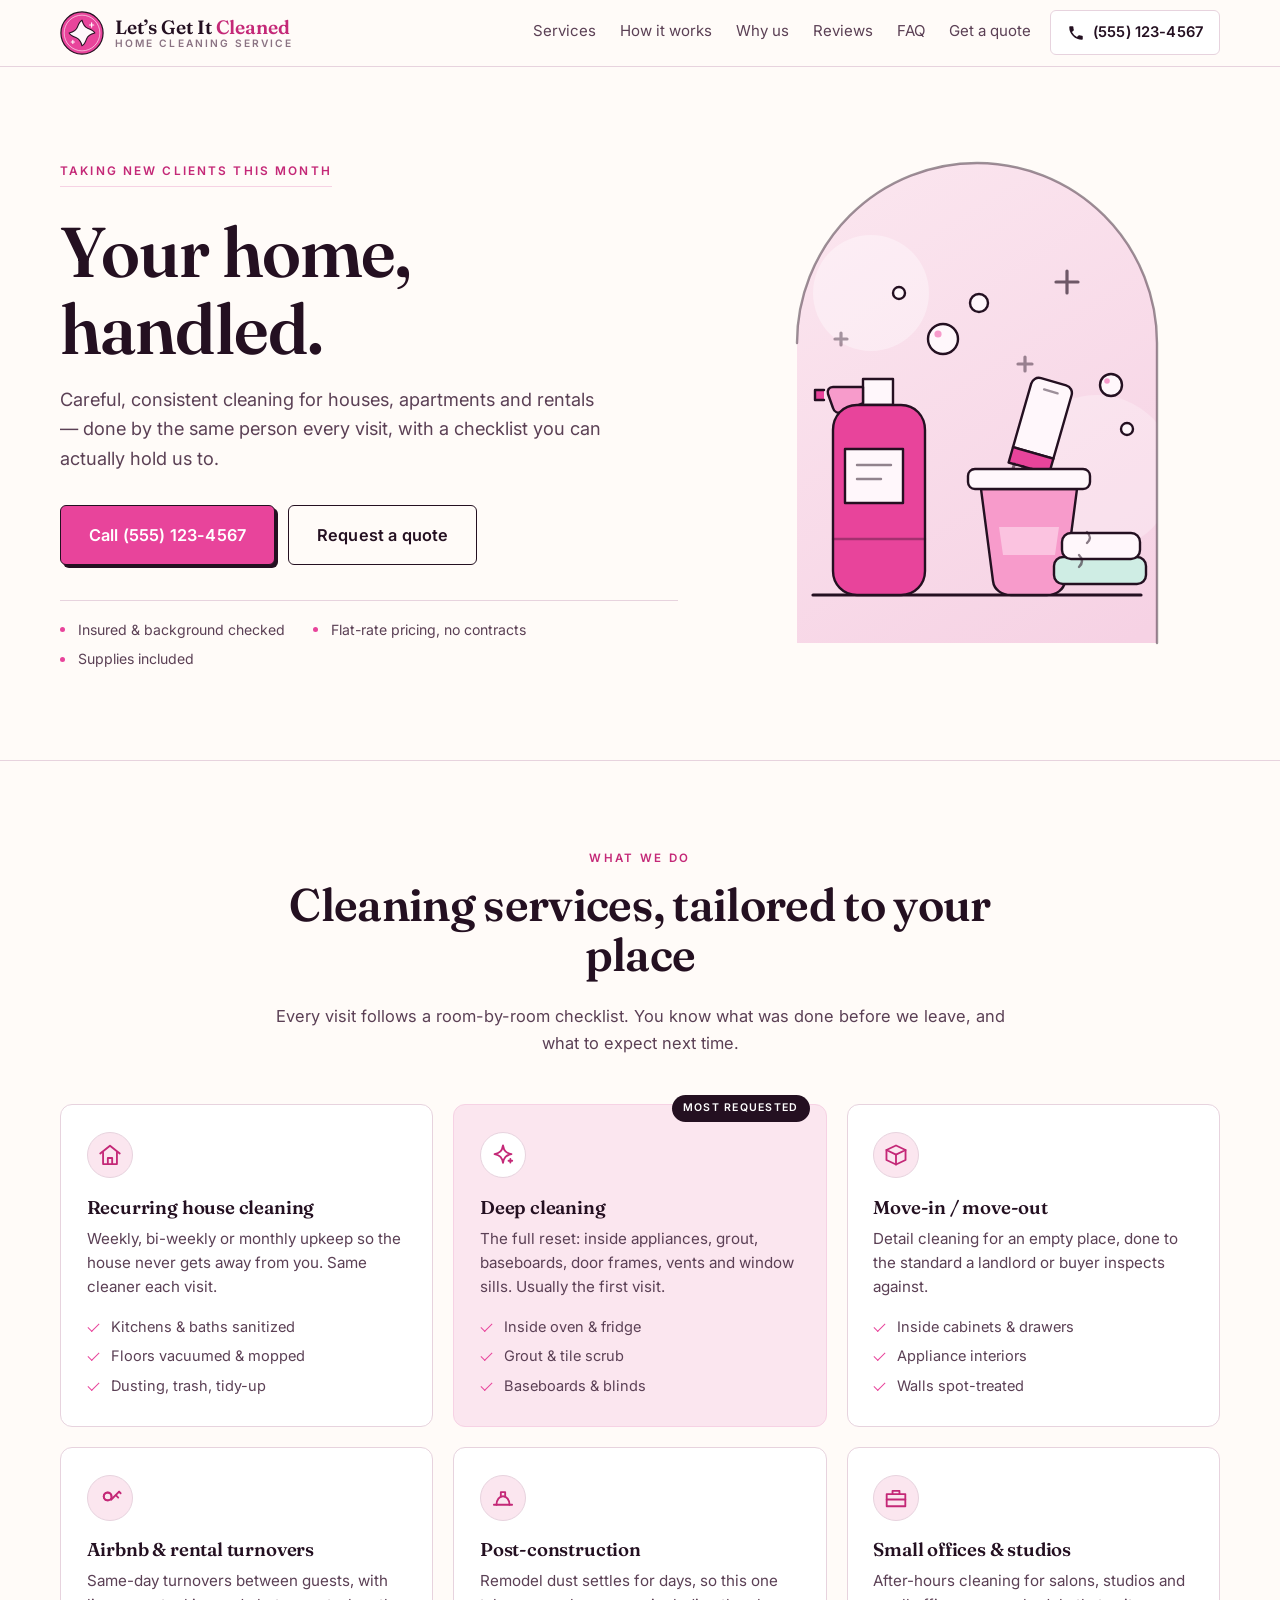
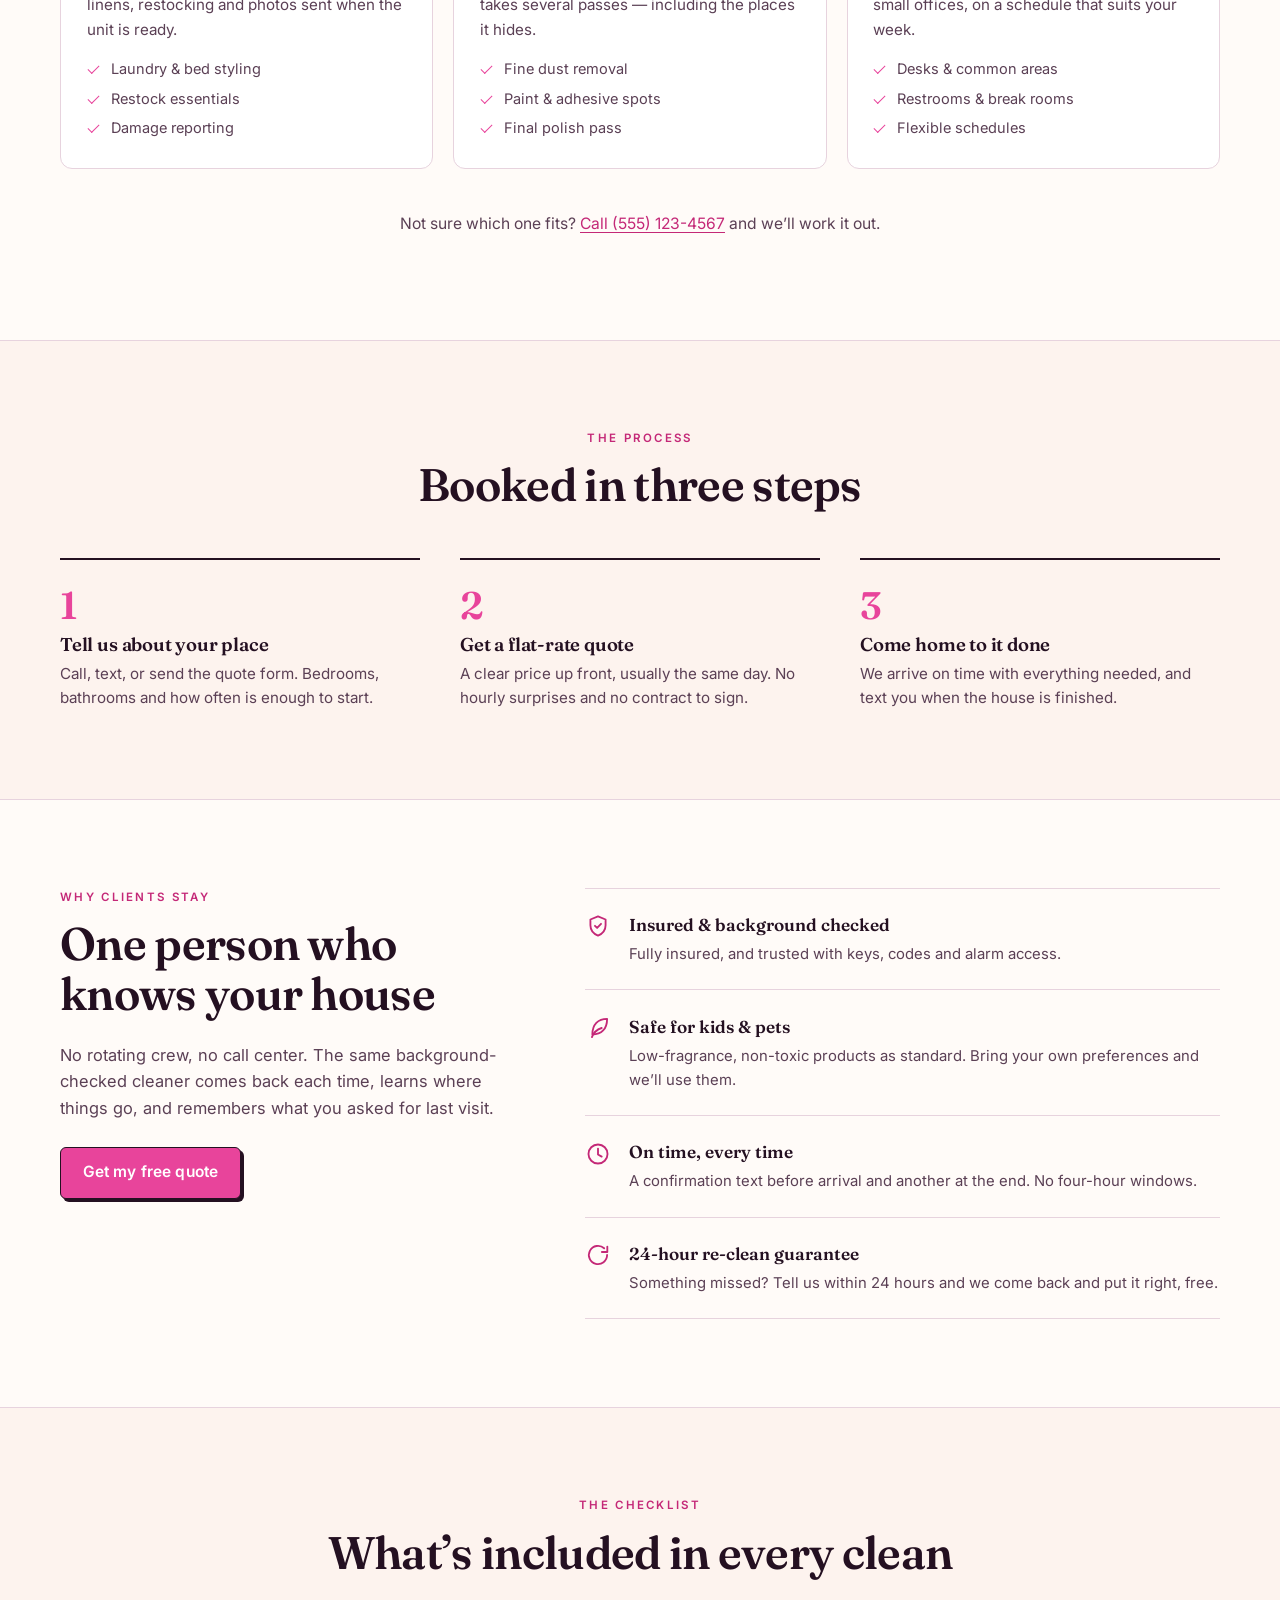
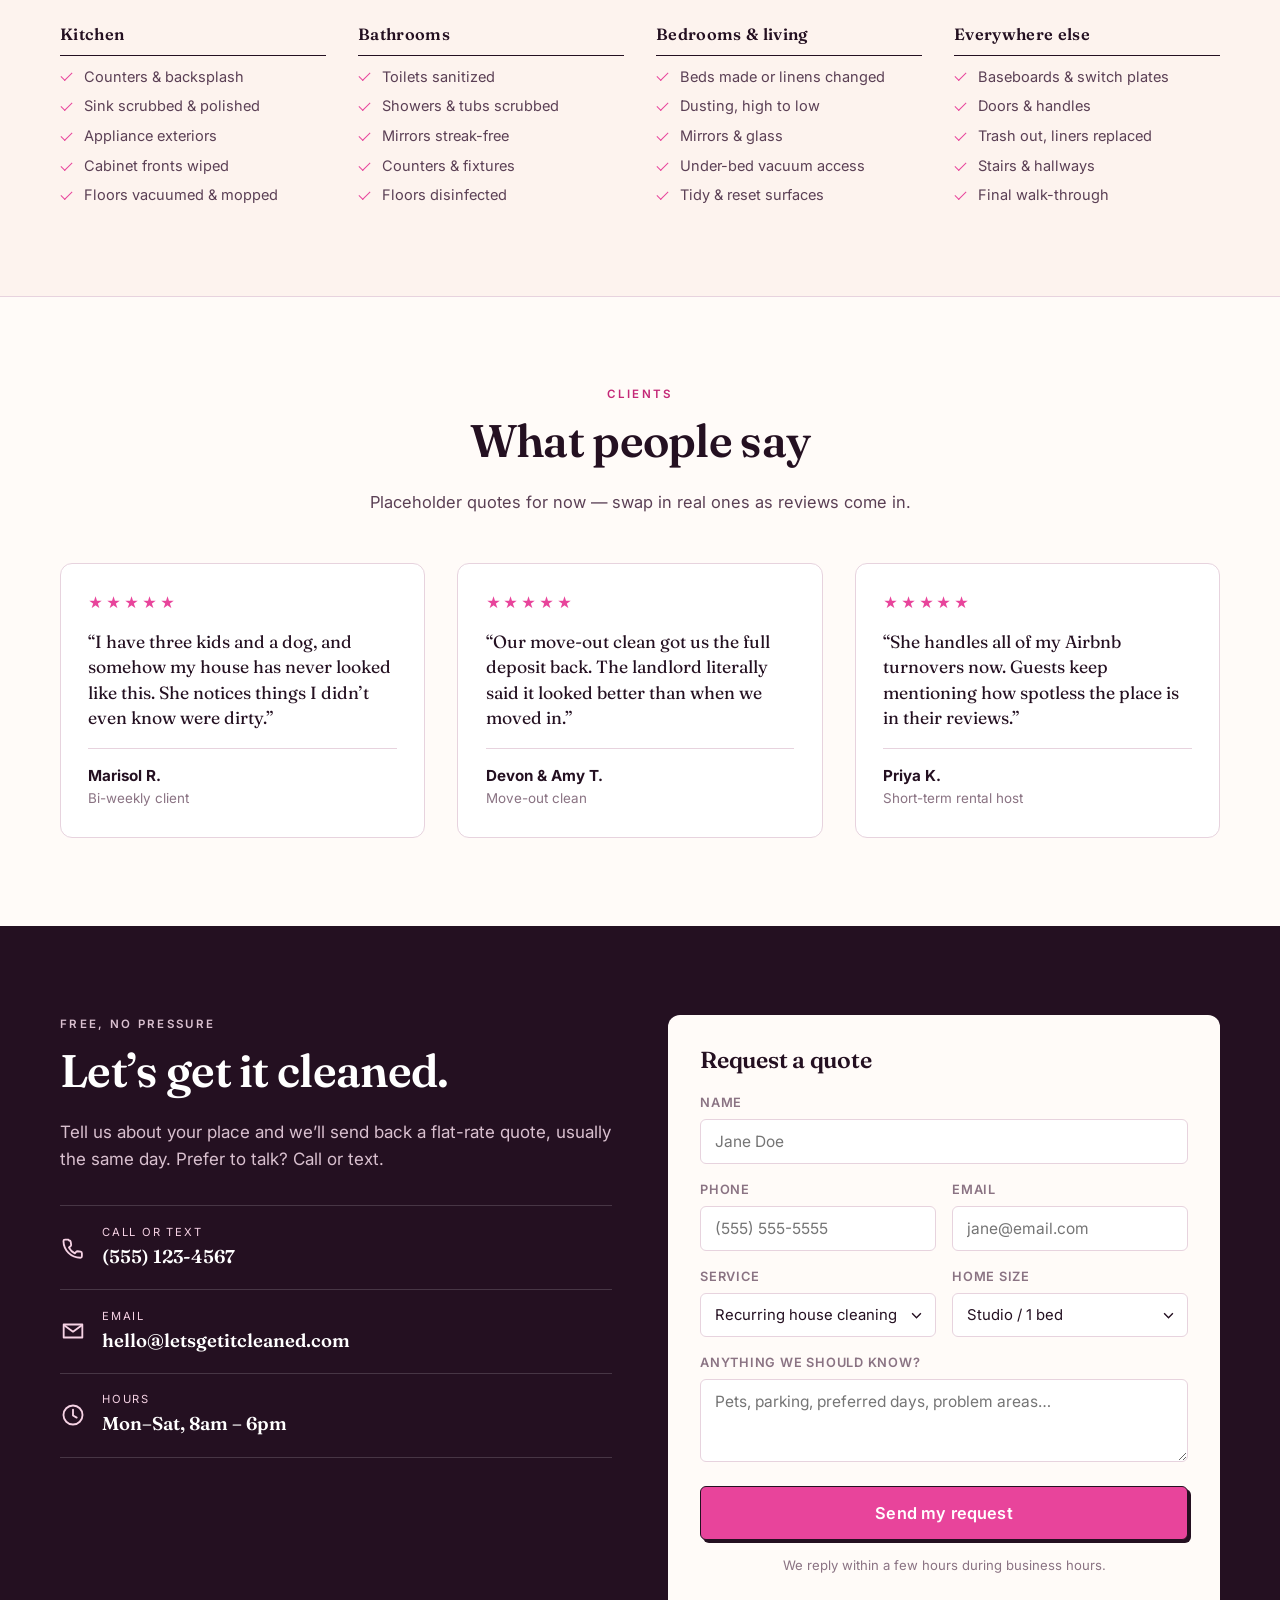
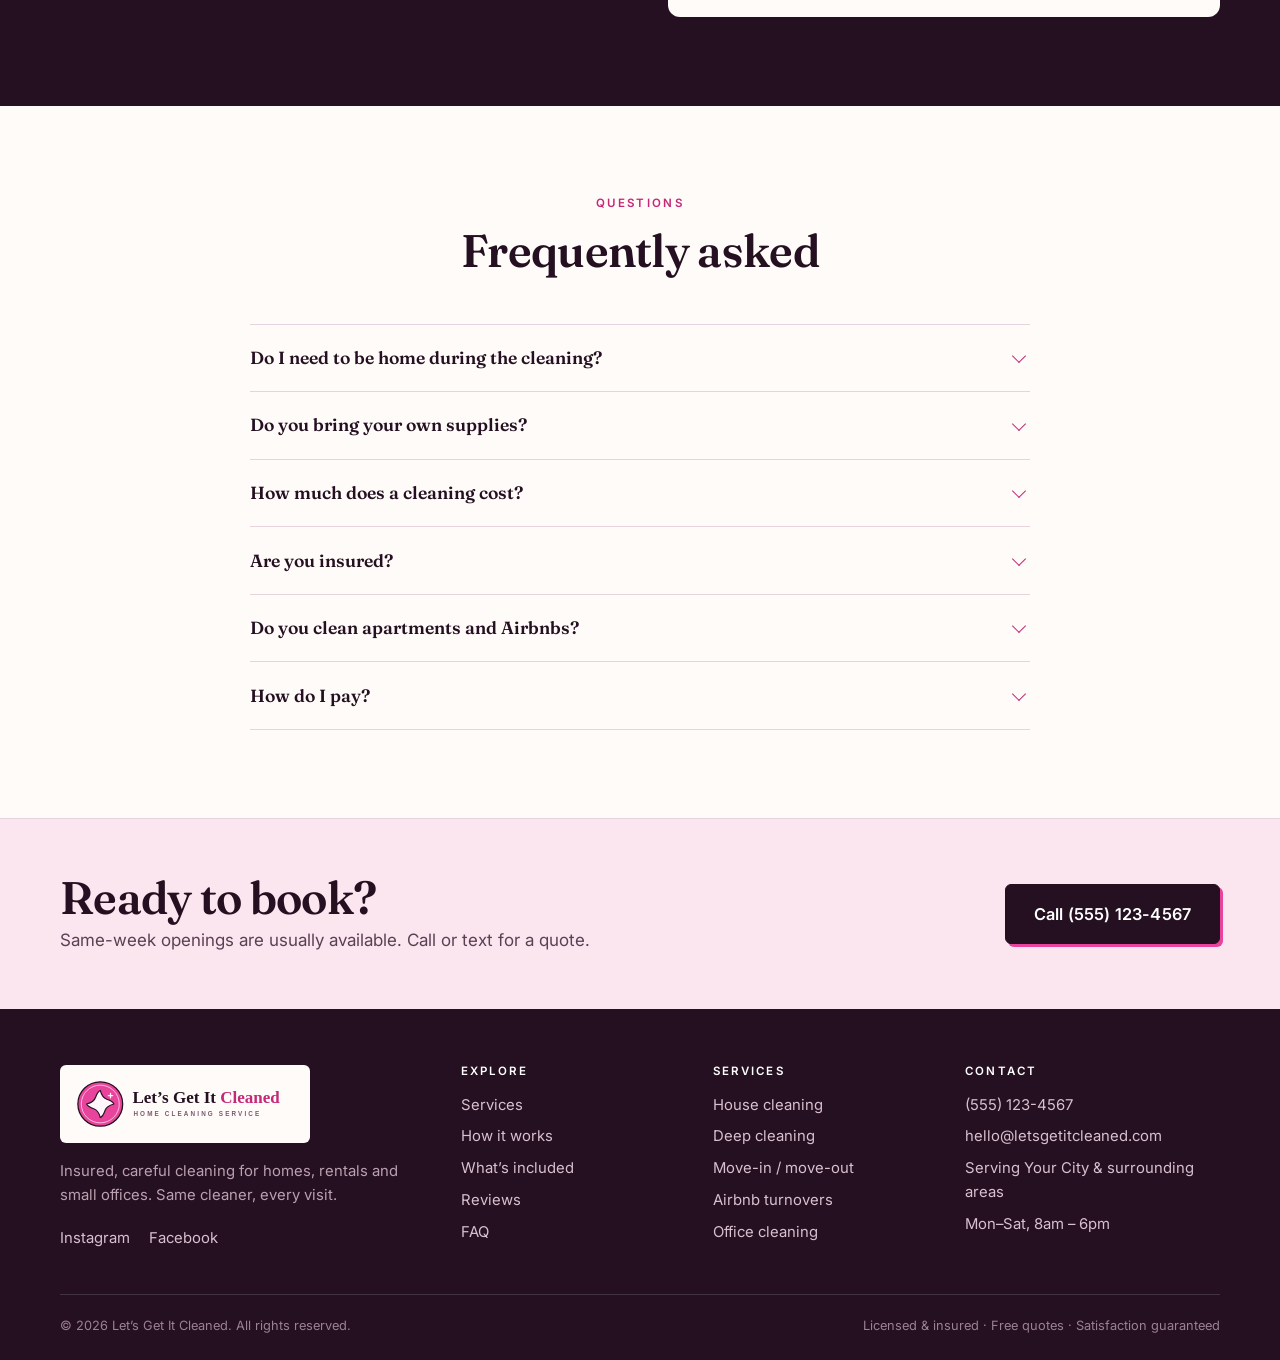
==== index.html @ f38998ed "Add Let's Get It Cleaned marketing site Static, no-build landing page for a residential cleaning bus" ====
<!DOCTYPE html>
<html lang="en">
<head>
<meta charset="utf-8">
<meta name="viewport" content="width=device-width, initial-scale=1">
<meta name="theme-color" content="#F0349A">

<!-- ============================================================
     TODO before launch — replace every placeholder marked NEEDS-INFO:
       • Phone:   (555) 123-4567  /  tel:+15551234567
       • Email:   hello@letsgetitcleaned.com
       • Domain:  https://letsgetitcleaned.com
       • City/service area + social links (see footer + JSON-LD)
     ============================================================ -->

<title>Let’s Get It Cleaned | House Cleaning &amp; Deep Cleaning Services</title>
<meta name="description" content="Let’s Get It Cleaned is a local house cleaning service: recurring cleans, deep cleans, move-in/move-out and short-term rental turnovers. Call (555) 123-4567 for a free quote.">
<meta name="keywords" content="house cleaning, maid service, deep cleaning, move out cleaning, Airbnb turnover cleaning, office cleaning, residential cleaning service">
<meta name="author" content="Let’s Get It Cleaned">
<meta name="robots" content="index, follow, max-image-preview:large">
<link rel="canonical" href="https://letsgetitcleaned.com/">

<!-- Open Graph / social -->
<meta property="og:type" content="website">
<meta property="og:site_name" content="Let’s Get It Cleaned">
<meta property="og:title" content="Let’s Get It Cleaned | House Cleaning &amp; Deep Cleaning Services">
<meta property="og:description" content="Recurring cleans, deep cleans, move-in/move-out and rental turnovers. Flat-rate quotes — call (555) 123-4567.">
<meta property="og:url" content="https://letsgetitcleaned.com/">
<meta property="og:image" content="https://letsgetitcleaned.com/assets/og-image.png">
<meta property="og:image:width" content="1200">
<meta property="og:image:height" content="630">
<meta property="og:image:alt" content="Let’s Get It Cleaned — house cleaning service">
<meta property="og:locale" content="en_US">
<meta name="twitter:card" content="summary_large_image">
<meta name="twitter:title" content="Let’s Get It Cleaned | House Cleaning &amp; Deep Cleaning Services">
<meta name="twitter:description" content="Recurring cleans, deep cleans and move-outs. Free quotes at (555) 123-4567.">
<meta name="twitter:image" content="https://letsgetitcleaned.com/assets/og-image.png">

<link rel="icon" href="assets/favicon.svg" type="image/svg+xml">
<link rel="apple-touch-icon" href="assets/apple-touch-icon.png">
<link rel="manifest" href="site.webmanifest">

<link rel="preconnect" href="https://fonts.googleapis.com">
<link rel="preconnect" href="https://fonts.gstatic.com" crossorigin>
<link rel="stylesheet" href="https://fonts.googleapis.com/css2?family=Fraunces:opsz,wght@9..144,500;9..144,600;9..144,700&family=Inter:wght@400;500;600;700&display=swap">
<link rel="stylesheet" href="css/styles.css">

<!-- Structured data: local business -->
<script type="application/ld+json">
{
  "@context": "https://schema.org",
  "@type": "HouseCleaningService",
  "@id": "https://letsgetitcleaned.com/#business",
  "name": "Let’s Get It Cleaned",
  "description": "Residential and small-office cleaning service offering recurring cleans, deep cleans, move-in/move-out cleans and Airbnb turnovers.",
  "url": "https://letsgetitcleaned.com/",
  "telephone": "+1-555-123-4567",
  "email": "hello@letsgetitcleaned.com",
  "image": "https://letsgetitcleaned.com/assets/og-image.png",
  "logo": "https://letsgetitcleaned.com/assets/logo-mark.svg",
  "priceRange": "$$",
  "currenciesAccepted": "USD",
  "paymentAccepted": "Cash, Credit Card, Zelle, Venmo",
  "address": {
    "@type": "PostalAddress",
    "addressLocality": "Your City",
    "addressRegion": "ST",
    "postalCode": "00000",
    "addressCountry": "US"
  },
  "areaServed": [
    { "@type": "City", "name": "Your City" },
    { "@type": "City", "name": "Neighboring City" }
  ],
  "openingHoursSpecification": [{
    "@type": "OpeningHoursSpecification",
    "dayOfWeek": ["Monday","Tuesday","Wednesday","Thursday","Friday","Saturday"],
    "opens": "08:00",
    "closes": "18:00"
  }],
  "sameAs": ["https://www.instagram.com/"],
  "hasOfferCatalog": {
    "@type": "OfferCatalog",
    "name": "Cleaning services",
    "itemListElement": [
      { "@type": "Offer", "itemOffered": { "@type": "Service", "name": "Recurring house cleaning" } },
      { "@type": "Offer", "itemOffered": { "@type": "Service", "name": "Deep cleaning" } },
      { "@type": "Offer", "itemOffered": { "@type": "Service", "name": "Move-in / move-out cleaning" } },
      { "@type": "Offer", "itemOffered": { "@type": "Service", "name": "Airbnb turnover cleaning" } },
      { "@type": "Offer", "itemOffered": { "@type": "Service", "name": "Post-construction cleaning" } },
      { "@type": "Offer", "itemOffered": { "@type": "Service", "name": "Small office cleaning" } }
    ]
  }
}
</script>
<script type="application/ld+json">
{
  "@context": "https://schema.org",
  "@type": "FAQPage",
  "mainEntity": [
    { "@type": "Question", "name": "Do I need to be home during the cleaning?",
      "acceptedAnswer": { "@type": "Answer", "text": "Not at all. Most clients leave a key, code or lockbox. You’ll get a text when we arrive and another when your home is finished." } },
    { "@type": "Question", "name": "Do you bring your own supplies?",
      "acceptedAnswer": { "@type": "Answer", "text": "Yes — products, microfiber cloths and equipment are all included. We use family- and pet-safe products, and we’ll use yours if you prefer." } },
    { "@type": "Question", "name": "How much does a house cleaning cost?",
      "acceptedAnswer": { "@type": "Answer", "text": "Pricing depends on the size of your home, its condition and how often you’d like us. Call or text for a free, no-pressure quote — flat rate, no hidden fees." } },
    { "@type": "Question", "name": "Are you insured?",
      "acceptedAnswer": { "@type": "Answer", "text": "Yes. We are fully insured and every clean is backed by our 24-hour satisfaction guarantee — if something was missed, we come back and make it right at no charge." } },
    { "@type": "Question", "name": "Do you clean apartments and Airbnbs?",
      "acceptedAnswer": { "@type": "Answer", "text": "We clean apartments, condos, houses, short-term rentals and small offices. Airbnb turnovers include laundry, restocking and a photo checklist." } }
  ]
}
</script>
</head>

<body>
<a class="skip-link" href="#main">Skip to main content</a>

<header class="site-header" id="top">
  <div class="wrap header-inner">
    <a class="brand" href="#top" aria-label="Let’s Get It Cleaned — home">
      <img src="assets/logo-mark.svg" width="52" height="52" alt="" class="brand-mark">
      <span class="brand-text">
        <span class="brand-name">Let’s Get It <em>Cleaned</em></span>
        <span class="brand-tag">Home cleaning service</span>
      </span>
    </a>

    <nav class="site-nav" id="site-nav" aria-label="Main">
      <a href="#services">Services</a>
      <a href="#how">How it works</a>
      <a href="#why">Why us</a>
      <a href="#reviews">Reviews</a>
      <a href="#faq">FAQ</a>
      <a href="#quote">Get a quote</a>
    </nav>

    <a class="btn btn-call header-call" href="tel:+15551234567">
      <svg viewBox="0 0 24 24" width="18" height="18" aria-hidden="true"><path fill="currentColor" d="M6.6 10.8a15.1 15.1 0 0 0 6.6 6.6l2.2-2.2c.3-.3.7-.4 1-.2 1.2.4 2.4.6 3.6.6.6 0 1 .4 1 1V20c0 .6-.4 1-1 1A17 17 0 0 1 3 4c0-.6.4-1 1-1h3.5c.6 0 1 .4 1 1 0 1.3.2 2.5.6 3.6.1.3 0 .7-.2 1l-2.3 2.2Z"/></svg>
      <span>(555) 123-4567</span>
    </a>

    <button class="nav-toggle" id="nav-toggle" aria-expanded="false" aria-controls="site-nav" aria-label="Open menu">
      <span></span><span></span><span></span>
    </button>
  </div>
</header>

<main id="main">

  <!-- ===================== HERO ===================== -->
  <section class="hero">
    <div class="wrap hero-grid">
      <div class="hero-copy">
        <p class="eyebrow">Taking new clients this month</p>
        <h1>Your home, handled.</h1>
        <p class="lede">Careful, consistent cleaning for houses, apartments and rentals — done by the same person every visit, with a checklist you can actually hold us to.</p>

        <div class="hero-actions">
          <a class="btn btn-primary btn-lg" href="tel:+15551234567">Call (555) 123-4567</a>
          <a class="btn btn-ghost btn-lg" href="#quote">Request a quote</a>
        </div>

        <ul class="hero-trust">
          <li>Insured &amp; background checked</li>
          <li>Flat-rate pricing, no contracts</li>
          <li>Supplies included</li>
        </ul>
      </div>

      <div class="hero-art">
        <img src="assets/hero-art.svg" width="420" height="540" alt="Illustration of cleaning supplies: a spray bottle, bucket with a scrub brush, folded towels and a small plant" fetchpriority="high">
      </div>
    </div>
  </section>

  <!-- ===================== SERVICES ===================== -->
  <section class="section" id="services">
    <div class="wrap">
      <header class="section-head">
        <p class="kicker">What we do</p>
        <h2>Cleaning services, tailored to your place</h2>
        <p class="section-sub">Every visit follows a room-by-room checklist. You know what was done before we leave, and what to expect next time.</p>
      </header>

      <div class="cards">
        <article class="card">
          <div class="card-icon"><svg viewBox="0 0 24 24" width="26" height="26" fill="none" stroke="currentColor" stroke-width="1.7" stroke-linecap="round" stroke-linejoin="round" aria-hidden="true"><path d="M3 10.6 12 3.4l9 7.2"/><path d="M5.6 9.6V20.4h12.8V9.6"/><path d="M10 20.4v-5.6h4v5.6"/></svg></div>
          <h3>Recurring house cleaning</h3>
          <p>Weekly, bi-weekly or monthly upkeep so the house never gets away from you. Same cleaner each visit.</p>
          <ul class="ticks"><li>Kitchens &amp; baths sanitized</li><li>Floors vacuumed &amp; mopped</li><li>Dusting, trash, tidy-up</li></ul>
        </article>

        <article class="card card--feature">
          <div class="card-icon"><svg viewBox="0 0 24 24" width="26" height="26" fill="none" stroke="currentColor" stroke-width="1.7" stroke-linecap="round" stroke-linejoin="round" aria-hidden="true"><path d="M12 3.2c.9 5.1 2.7 7 7.8 8-5.1 1-6.9 2.9-7.8 8-.9-5.1-2.7-7-7.8-8 5.1-1 6.9-2.9 7.8-8Z"/><path d="M18.8 15.6v3.4"/><path d="M17.1 17.3h3.4"/></svg></div>
          <h3>Deep cleaning</h3>
          <p>The full reset: inside appliances, grout, baseboards, door frames, vents and window sills. Usually the first visit.</p>
          <ul class="ticks"><li>Inside oven &amp; fridge</li><li>Grout &amp; tile scrub</li><li>Baseboards &amp; blinds</li></ul>
          <span class="badge-pop">Most requested</span>
        </article>

        <article class="card">
          <div class="card-icon"><svg viewBox="0 0 24 24" width="26" height="26" fill="none" stroke="currentColor" stroke-width="1.7" stroke-linecap="round" stroke-linejoin="round" aria-hidden="true"><path d="M3.2 7.4 12 3.2l8.8 4.2L12 11.6Z"/><path d="M3.2 7.4v9.2L12 20.8l8.8-4.2V7.4"/><path d="M12 11.6v9.2"/></svg></div>
          <h3>Move-in / move-out</h3>
          <p>Detail cleaning for an empty place, done to the standard a landlord or buyer inspects against.</p>
          <ul class="ticks"><li>Inside cabinets &amp; drawers</li><li>Appliance interiors</li><li>Walls spot-treated</li></ul>
        </article>

        <article class="card">
          <div class="card-icon"><svg viewBox="0 0 24 24" width="26" height="26" fill="none" stroke="currentColor" stroke-width="1.7" stroke-linecap="round" stroke-linejoin="round" aria-hidden="true"><path d="M13.4 10.6a3.6 3.6 0 1 0-3.1 3.5"/><path d="M13 13.6 20.4 6.2"/><path d="M17.6 9.6l2 2"/><path d="M20.4 6.2l1.4 1.4"/><circle cx="9.8" cy="10.6" r="3.6"/></svg></div>
          <h3>Airbnb &amp; rental turnovers</h3>
          <p>Same-day turnovers between guests, with linens, restocking and photos sent when the unit is ready.</p>
          <ul class="ticks"><li>Laundry &amp; bed styling</li><li>Restock essentials</li><li>Damage reporting</li></ul>
        </article>

        <article class="card">
          <div class="card-icon"><svg viewBox="0 0 24 24" width="26" height="26" fill="none" stroke="currentColor" stroke-width="1.7" stroke-linecap="round" stroke-linejoin="round" aria-hidden="true"><path d="M3.6 18.2h16.8"/><path d="M6 18.2c0-4.6 2.7-7.8 6-7.8s6 3.2 6 7.8"/><path d="M10 10.8V6.6h4v4.2"/></svg></div>
          <h3>Post-construction</h3>
          <p>Remodel dust settles for days, so this one takes several passes — including the places it hides.</p>
          <ul class="ticks"><li>Fine dust removal</li><li>Paint &amp; adhesive spots</li><li>Final polish pass</li></ul>
        </article>

        <article class="card">
          <div class="card-icon"><svg viewBox="0 0 24 24" width="26" height="26" fill="none" stroke="currentColor" stroke-width="1.7" stroke-linecap="round" stroke-linejoin="round" aria-hidden="true"><path d="M3.4 8.4h17.2v11.2H3.4z"/><path d="M8.8 8.4V5.4h6.4v3"/><path d="M3.4 13.4h17.2"/></svg></div>
          <h3>Small offices &amp; studios</h3>
          <p>After-hours cleaning for salons, studios and small offices, on a schedule that suits your week.</p>
          <ul class="ticks"><li>Desks &amp; common areas</li><li>Restrooms &amp; break rooms</li><li>Flexible schedules</li></ul>
        </article>
      </div>

      <p class="section-foot">Not sure which one fits? <a href="tel:+15551234567">Call (555) 123-4567</a> and we’ll work it out.</p>
    </div>
  </section>

  <!-- ===================== HOW IT WORKS ===================== -->
  <section class="section section--tint" id="how">
    <div class="wrap">
      <header class="section-head">
        <p class="kicker">The process</p>
        <h2>Booked in three steps</h2>
      </header>
      <ol class="steps">
        <li class="step">
          <span class="step-num">1</span>
          <h3>Tell us about your place</h3>
          <p>Call, text, or send the quote form. Bedrooms, bathrooms and how often is enough to start.</p>
        </li>
        <li class="step">
          <span class="step-num">2</span>
          <h3>Get a flat-rate quote</h3>
          <p>A clear price up front, usually the same day. No hourly surprises and no contract to sign.</p>
        </li>
        <li class="step">
          <span class="step-num">3</span>
          <h3>Come home to it done</h3>
          <p>We arrive on time with everything needed, and text you when the house is finished.</p>
        </li>
      </ol>
    </div>
  </section>

  <!-- ===================== WHY US ===================== -->
  <section class="section" id="why">
    <div class="wrap why-grid">
      <div class="why-copy">
        <p class="kicker">Why clients stay</p>
        <h2>One person who knows your house</h2>
        <p class="section-sub">No rotating crew, no call center. The same background-checked cleaner comes back each time, learns where things go, and remembers what you asked for last visit.</p>
        <a class="btn btn-primary" href="#quote">Get my free quote</a>
      </div>
      <ul class="why-list">
        <li><span class="wl-icon"><svg viewBox="0 0 24 24" width="26" height="26" fill="none" stroke="currentColor" stroke-width="1.7" stroke-linecap="round" stroke-linejoin="round" aria-hidden="true"><path d="M12 3.2 19 6v5.2c0 4.8-2.9 7.9-7 9.6-4.1-1.7-7-4.8-7-9.6V6Z"/><path d="M9.2 11.8l2 2 3.6-3.8"/></svg></span><div><strong>Insured &amp; background checked</strong><p>Fully insured, and trusted with keys, codes and alarm access.</p></div></li>
        <li><span class="wl-icon"><svg viewBox="0 0 24 24" width="26" height="26" fill="none" stroke="currentColor" stroke-width="1.7" stroke-linecap="round" stroke-linejoin="round" aria-hidden="true"><path d="M20.4 3.6c0 9.2-5.2 14.4-13.6 14.4 0-9.2 5.2-14.4 13.6-14.4Z"/><path d="M6.4 20.4c1.6-4.4 4.6-7 9-8.4"/></svg></span><div><strong>Safe for kids &amp; pets</strong><p>Low-fragrance, non-toxic products as standard. Bring your own preferences and we’ll use them.</p></div></li>
        <li><span class="wl-icon"><svg viewBox="0 0 24 24" width="26" height="26" fill="none" stroke="currentColor" stroke-width="1.7" stroke-linecap="round" stroke-linejoin="round" aria-hidden="true"><path d="M12 7v5.4l3.4 2"/><circle cx="12" cy="12" r="8.8"/></svg></span><div><strong>On time, every time</strong><p>A confirmation text before arrival and another at the end. No four-hour windows.</p></div></li>
        <li><span class="wl-icon"><svg viewBox="0 0 24 24" width="26" height="26" fill="none" stroke="currentColor" stroke-width="1.7" stroke-linecap="round" stroke-linejoin="round" aria-hidden="true"><path d="M20.4 12a8.4 8.4 0 1 1-2.7-6.2"/><path d="M20.6 4.2v5h-5"/></svg></span><div><strong>24-hour re-clean guarantee</strong><p>Something missed? Tell us within 24 hours and we come back and put it right, free.</p></div></li>
      </ul>
    </div>
  </section>

  <!-- ===================== CHECKLIST ===================== -->
  <section class="section section--tint" id="checklist">
    <div class="wrap">
      <header class="section-head">
        <p class="kicker">The checklist</p>
        <h2>What’s included in every clean</h2>
      </header>
      <div class="checklist">
        <div class="cl-col"><h3>Kitchen</h3><ul class="ticks"><li>Counters &amp; backsplash</li><li>Sink scrubbed &amp; polished</li><li>Appliance exteriors</li><li>Cabinet fronts wiped</li><li>Floors vacuumed &amp; mopped</li></ul></div>
        <div class="cl-col"><h3>Bathrooms</h3><ul class="ticks"><li>Toilets sanitized</li><li>Showers &amp; tubs scrubbed</li><li>Mirrors streak-free</li><li>Counters &amp; fixtures</li><li>Floors disinfected</li></ul></div>
        <div class="cl-col"><h3>Bedrooms &amp; living</h3><ul class="ticks"><li>Beds made or linens changed</li><li>Dusting, high to low</li><li>Mirrors &amp; glass</li><li>Under-bed vacuum access</li><li>Tidy &amp; reset surfaces</li></ul></div>
        <div class="cl-col"><h3>Everywhere else</h3><ul class="ticks"><li>Baseboards &amp; switch plates</li><li>Doors &amp; handles</li><li>Trash out, liners replaced</li><li>Stairs &amp; hallways</li><li>Final walk-through</li></ul></div>
      </div>
    </div>
  </section>

  <!-- ===================== REVIEWS ===================== -->
  <section class="section" id="reviews">
    <div class="wrap">
      <header class="section-head">
        <p class="kicker">Clients</p>
        <h2>What people say</h2>
        <p class="section-sub">Placeholder quotes for now — swap in real ones as reviews come in.</p>
      </header>
      <div class="reviews">
        <figure class="review">
          <div class="stars" aria-label="5 out of 5 stars">★★★★★</div>
          <blockquote><p>“I have three kids and a dog, and somehow my house has never looked like this. She notices things I didn’t even know were dirty.”</p></blockquote>
          <figcaption><strong>Marisol R.</strong><span>Bi-weekly client</span></figcaption>
        </figure>
        <figure class="review">
          <div class="stars" aria-label="5 out of 5 stars">★★★★★</div>
          <blockquote><p>“Our move-out clean got us the full deposit back. The landlord literally said it looked better than when we moved in.”</p></blockquote>
          <figcaption><strong>Devon &amp; Amy T.</strong><span>Move-out clean</span></figcaption>
        </figure>
        <figure class="review">
          <div class="stars" aria-label="5 out of 5 stars">★★★★★</div>
          <blockquote><p>“She handles all of my Airbnb turnovers now. Guests keep mentioning how spotless the place is in their reviews.”</p></blockquote>
          <figcaption><strong>Priya K.</strong><span>Short-term rental host</span></figcaption>
        </figure>
      </div>
    </div>
  </section>

  <!-- ===================== QUOTE / CONTACT ===================== -->
  <section class="section section--quote" id="quote">
    <div class="wrap quote-grid">
      <div class="quote-copy">
        <p class="kicker kicker--light">Free, no pressure</p>
        <h2>Let’s get it cleaned.</h2>
        <p>Tell us about your place and we’ll send back a flat-rate quote, usually the same day. Prefer to talk? Call or text.</p>

        <div class="contact-cards">
          <a class="contact-card" href="tel:+15551234567">
            <span class="cc-icon"><svg viewBox="0 0 24 24" width="26" height="26" fill="none" stroke="currentColor" stroke-width="1.7" stroke-linecap="round" stroke-linejoin="round" aria-hidden="true"><path d="M7.4 4.2H4.6c-.8 0-1.4.6-1.4 1.4A15.6 15.6 0 0 0 18.8 21c.8 0 1.4-.6 1.4-1.4v-2.8c0-.7-.5-1.3-1.2-1.4l-2.8-.4c-.5 0-1 .2-1.3.6l-1.2 1.4a12.4 12.4 0 0 1-5.4-5.4l1.4-1.2c.4-.3.6-.8.6-1.3l-.4-2.8c-.1-.7-.7-1.2-1.4-1.2Z"/></svg></span>
            <span><small>Call or text</small><strong>(555) 123-4567</strong></span>
          </a>
          <a class="contact-card" href="mailto:hello@letsgetitcleaned.com">
            <span class="cc-icon"><svg viewBox="0 0 24 24" width="26" height="26" fill="none" stroke="currentColor" stroke-width="1.7" stroke-linecap="round" stroke-linejoin="round" aria-hidden="true"><path d="M3.4 6h17.2v12H3.4z"/><path d="m3.8 6.6 8.2 6 8.2-6"/></svg></span>
            <span><small>Email</small><strong>hello@letsgetitcleaned.com</strong></span>
          </a>
          <div class="contact-card contact-card--static">
            <span class="cc-icon"><svg viewBox="0 0 24 24" width="26" height="26" fill="none" stroke="currentColor" stroke-width="1.7" stroke-linecap="round" stroke-linejoin="round" aria-hidden="true"><path d="M12 7v5.4l3.4 2"/><circle cx="12" cy="12" r="8.8"/></svg></span>
            <span><small>Hours</small><strong>Mon–Sat, 8am – 6pm</strong></span>
          </div>
        </div>
      </div>

      <form class="quote-form" id="quote-form" name="quote" method="POST" data-netlify="true" netlify-honeypot="company" novalidate>
        <input type="hidden" name="form-name" value="quote">
        <p class="hp"><label>Company <input name="company" tabindex="-1" autocomplete="off"></label></p>

        <h3>Request a quote</h3>
        <div class="field">
          <label for="name">Name</label>
          <input id="name" name="name" type="text" autocomplete="name" required placeholder="Jane Doe">
        </div>
        <div class="field-row">
          <div class="field">
            <label for="phone">Phone</label>
            <input id="phone" name="phone" type="tel" autocomplete="tel" required placeholder="(555) 555-5555">
          </div>
          <div class="field">
            <label for="email">Email</label>
            <input id="email" name="email" type="email" autocomplete="email" placeholder="jane@email.com">
          </div>
        </div>
        <div class="field-row">
          <div class="field">
            <label for="service">Service</label>
            <select id="service" name="service">
              <option>Recurring house cleaning</option>
              <option>Deep cleaning</option>
              <option>Move-in / move-out</option>
              <option>Airbnb turnover</option>
              <option>Post-construction</option>
              <option>Office / studio</option>
            </select>
          </div>
          <div class="field">
            <label for="size">Home size</label>
            <select id="size" name="size">
              <option>Studio / 1 bed</option>
              <option>2 bed</option>
              <option>3 bed</option>
              <option>4 bed</option>
              <option>5+ bed</option>
            </select>
          </div>
        </div>
        <div class="field">
          <label for="details">Anything we should know?</label>
          <textarea id="details" name="details" rows="3" placeholder="Pets, parking, preferred days, problem areas…"></textarea>
        </div>
        <button class="btn btn-primary btn-lg btn-block" type="submit">Send my request</button>
        <p class="form-note">We reply within a few hours during business hours.</p>
        <p class="form-status" id="form-status" role="status" aria-live="polite"></p>
      </form>
    </div>
  </section>

  <!-- ===================== FAQ ===================== -->
  <section class="section" id="faq">
    <div class="wrap wrap--narrow">
      <header class="section-head">
        <p class="kicker">Questions</p>
        <h2>Frequently asked</h2>
      </header>
      <div class="faq">
        <details><summary>Do I need to be home during the cleaning?</summary><p>Not at all. Most clients leave a key, code or lockbox. You’ll get a text when we arrive and another when your home is finished.</p></details>
        <details><summary>Do you bring your own supplies?</summary><p>Yes — products, microfiber cloths and equipment are all included. We use family- and pet-safe products, and we’ll use yours if you prefer.</p></details>
        <details><summary>How much does a cleaning cost?</summary><p>It depends on the size of the home, its condition and how often we come. Call or text for a flat-rate quote with no hidden fees.</p></details>
        <details><summary>Are you insured?</summary><p>Yes. We’re fully insured and every clean is backed by our 24-hour satisfaction guarantee — if something was missed, we come back and make it right at no charge.</p></details>
        <details><summary>Do you clean apartments and Airbnbs?</summary><p>We clean apartments, condos, houses, short-term rentals and small offices. Airbnb turnovers include laundry, restocking and a photo checklist.</p></details>
        <details><summary>How do I pay?</summary><p>Cash, card, Zelle or Venmo — whatever is easiest. Payment is due the day of service, and recurring clients can keep a card on file.</p></details>
      </div>
    </div>
  </section>

  <!-- ===================== CTA BAND ===================== -->
  <section class="cta-band">
    <div class="wrap cta-inner">
      <div>
        <h2>Ready to book?</h2>
        <p>Same-week openings are usually available. Call or text for a quote.</p>
      </div>
      <a class="btn btn-light btn-lg" href="tel:+15551234567">Call (555) 123-4567</a>
    </div>
  </section>
</main>

<footer class="site-footer">
  <div class="wrap footer-grid">
    <div>
      <img src="assets/logo-full.svg" width="260" height="71" alt="Let’s Get It Cleaned" class="footer-logo">
      <p class="footer-blurb">Insured, careful cleaning for homes, rentals and small offices. Same cleaner, every visit.</p>
      <div class="socials">
        <a href="https://www.instagram.com/" aria-label="Instagram" rel="noopener">Instagram</a>
        <a href="https://www.facebook.com/" aria-label="Facebook" rel="noopener">Facebook</a>
      </div>
    </div>
    <nav aria-label="Footer">
      <h3>Explore</h3>
      <ul><li><a href="#services">Services</a></li><li><a href="#how">How it works</a></li><li><a href="#checklist">What’s included</a></li><li><a href="#reviews">Reviews</a></li><li><a href="#faq">FAQ</a></li></ul>
    </nav>
    <div>
      <h3>Services</h3>
      <ul><li><a href="#services">House cleaning</a></li><li><a href="#services">Deep cleaning</a></li><li><a href="#services">Move-in / move-out</a></li><li><a href="#services">Airbnb turnovers</a></li><li><a href="#services">Office cleaning</a></li></ul>
    </div>
    <address class="footer-contact">
      <h3>Contact</h3>
      <p><a href="tel:+15551234567">(555) 123-4567</a></p>
      <p><a href="mailto:hello@letsgetitcleaned.com">hello@letsgetitcleaned.com</a></p>
      <p>Serving Your City &amp; surrounding areas</p>
      <p>Mon–Sat, 8am – 6pm</p>
    </address>
  </div>
  <div class="wrap footer-bottom">
    <p>© <span id="year">2026</span> Let’s Get It Cleaned. All rights reserved.</p>
    <p>Licensed &amp; insured · Free quotes · Satisfaction guaranteed</p>
  </div>
</footer>

<a class="call-fab" href="tel:+15551234567" aria-label="Call (555) 123-4567">
  <svg viewBox="0 0 24 24" width="22" height="22" aria-hidden="true"><path fill="currentColor" d="M6.6 10.8a15.1 15.1 0 0 0 6.6 6.6l2.2-2.2c.3-.3.7-.4 1-.2 1.2.4 2.4.6 3.6.6.6 0 1 .4 1 1V20c0 .6-.4 1-1 1A17 17 0 0 1 3 4c0-.6.4-1 1-1h3.5c.6 0 1 .4 1 1 0 1.3.2 2.5.6 3.6.1.3 0 .7-.2 1l-2.3 2.2Z"/></svg>
  <span>Call now</span>
</a>

<script src="js/main.js" defer></script>
</body>
</html>
---- css/styles.css ----
/* =========================================================
   Let's Get It Cleaned
   Editorial-leaning layout: warm paper background, ink hairlines,
   Fraunces display type, one pink accent.
   ========================================================= */

:root{
  --ink:#241021;
  --ink-2:#5B4055;
  --ink-3:#8A7383;
  --pink:#E8449B;
  --pink-deep:#C42877;
  --pink-soft:#FBE6EF;
  --pink-mid:#F6D2E4;
  --mint:#CFEDE4;
  --paper:#FFFBF8;
  --paper-2:#FDF3EE;
  --line:#E7D3DE;
  --white:#fff;

  --r-sm:6px;
  --r:12px;
  --r-lg:20px;
  --maxw:1160px;

  --serif:'Fraunces',Georgia,'Times New Roman',serif;
  --sans:'Inter',system-ui,-apple-system,'Segoe UI',sans-serif;
}

*,*::before,*::after{box-sizing:border-box}
html{scroll-behavior:smooth;-webkit-text-size-adjust:100%}
body{
  margin:0;font-family:var(--sans);color:var(--ink);background:var(--paper);
  line-height:1.6;font-size:17px;overflow-x:hidden;
  -webkit-font-smoothing:antialiased;
}
img,svg{max-width:100%;height:auto;display:block}
h1,h2,h3{font-family:var(--serif);font-weight:600;line-height:1.1;letter-spacing:-.015em;margin:0 0 .5em}
h1{font-size:clamp(2.6rem,6vw,4.4rem);font-weight:600}
h2{font-size:clamp(1.9rem,3.8vw,2.85rem)}
h3{font-size:1.16rem;letter-spacing:-.01em}
p{margin:0 0 1rem}
a{color:var(--pink-deep);text-decoration-thickness:1px;text-underline-offset:3px}
a:hover{color:var(--ink)}
ul,ol{margin:0;padding:0;list-style:none}

.wrap{width:min(100% - 2.5rem,var(--maxw));margin-inline:auto}
.wrap--narrow{width:min(100% - 2.5rem,780px)}

.skip-link{position:absolute;left:-9999px;top:0;background:var(--ink);color:#fff;padding:.7rem 1.1rem;z-index:200}
.skip-link:focus{left:0;color:#fff}
:focus-visible{outline:2px solid var(--pink-deep);outline-offset:3px}

/* ---------------- Buttons ---------------- */
.btn{
  display:inline-flex;align-items:center;justify-content:center;gap:.5rem;
  font-family:var(--sans);font-weight:600;font-size:.97rem;letter-spacing:.01em;
  padding:.8rem 1.35rem;border-radius:var(--r-sm);border:1.5px solid var(--ink);
  cursor:pointer;text-decoration:none;
  transition:background .16s ease,color .16s ease,transform .16s ease;
}
.btn-lg{padding:1rem 1.75rem;font-size:1.02rem}
.btn-block{width:100%}
.btn-primary{background:var(--pink);color:#fff;box-shadow:3px 3px 0 var(--ink)}
.btn-primary:hover{background:var(--pink-deep);color:#fff;transform:translate(1px,1px);box-shadow:2px 2px 0 var(--ink)}
.btn-ghost{background:transparent;color:var(--ink)}
.btn-ghost:hover{background:var(--ink);color:var(--paper)}
.btn-light{background:#fff;color:var(--ink);box-shadow:3px 3px 0 rgba(0,0,0,.35)}
.btn-light:hover{color:var(--pink-deep);transform:translate(1px,1px)}
.btn-call{border-color:var(--line);background:#fff;color:var(--ink);font-weight:600}
.btn-call:hover{border-color:var(--ink);color:var(--ink)}

/* ---------------- Header ---------------- */
.site-header{
  position:sticky;top:0;z-index:100;
  background:rgba(255,251,248,.94);backdrop-filter:blur(10px);
  border-bottom:1px solid var(--line);
}
.header-inner{display:flex;align-items:center;gap:1.2rem;padding:.65rem 0}
.brand{display:flex;align-items:center;gap:.7rem;color:var(--ink);text-decoration:none}
.brand-mark{width:44px;height:44px;flex:none}
.brand-text{display:flex;flex-direction:column;line-height:1.15}
.brand-name{font-family:var(--serif);font-weight:600;font-size:1.2rem}
.brand-name em{font-style:normal;color:var(--pink-deep)}
.brand-tag{font-size:.64rem;letter-spacing:.2em;text-transform:uppercase;color:var(--ink-3);font-weight:600}
.site-nav{margin-left:auto;display:flex;gap:1.5rem}
.site-nav a{font-size:.94rem;color:var(--ink-2);text-decoration:none;padding-bottom:2px;border-bottom:1px solid transparent}
.site-nav a:hover{color:var(--ink);border-bottom-color:var(--pink)}
.header-call{font-size:.92rem;padding:.6rem 1rem}
.nav-toggle{display:none;flex-direction:column;gap:5px;background:none;border:0;padding:.6rem;cursor:pointer;margin-left:auto}
.nav-toggle span{display:block;width:24px;height:2px;background:var(--ink);transition:transform .25s ease,opacity .2s ease}
.nav-toggle[aria-expanded="true"] span:nth-child(1){transform:translateY(7px) rotate(45deg)}
.nav-toggle[aria-expanded="true"] span:nth-child(2){opacity:0}
.nav-toggle[aria-expanded="true"] span:nth-child(3){transform:translateY(-7px) rotate(-45deg)}

/* ---------------- Hero ---------------- */
.hero{padding:clamp(2.5rem,6vw,5rem) 0 clamp(3rem,6vw,5rem);border-bottom:1px solid var(--line)}
.hero-grid{display:grid;grid-template-columns:1.12fr .88fr;gap:3.5rem;align-items:center}
.eyebrow{
  display:inline-block;font-size:.74rem;letter-spacing:.18em;text-transform:uppercase;
  font-weight:600;color:var(--pink-deep);border-bottom:1px solid var(--pink-mid);
  padding-bottom:.35rem;margin-bottom:1.6rem;
}
.hero h1{margin-bottom:1.1rem}
.lede{font-size:1.14rem;color:var(--ink-2);max-width:34rem}
.hero-actions{display:flex;flex-wrap:wrap;gap:.8rem;margin:2rem 0 2.2rem}
.hero-trust{display:flex;flex-wrap:wrap;gap:.45rem 1.8rem;border-top:1px solid var(--line);padding-top:1.1rem}
.hero-trust li{font-size:.88rem;color:var(--ink-2);position:relative;padding-left:1.1rem}
.hero-trust li::before{content:"";position:absolute;left:0;top:.62em;width:5px;height:5px;background:var(--pink);border-radius:50%}
.hero-art{justify-self:center;max-width:420px}

/* ---------------- Sections ---------------- */
.section{padding:clamp(3.5rem,7vw,5.5rem) 0}
section[id]{scroll-margin-top:88px}
.section--tint{background:var(--paper-2);border-block:1px solid var(--line)}
.section-head{max-width:46rem;margin:0 auto 3rem;text-align:center}
.kicker{font-size:.72rem;letter-spacing:.2em;text-transform:uppercase;font-weight:600;color:var(--pink-deep);margin-bottom:.8rem}
.kicker--light{color:var(--pink-mid)}
.section-sub{color:var(--ink-2);font-size:1.03rem}
.section-foot{text-align:center;margin-top:2.6rem;color:var(--ink-2);font-size:.98rem}

/* ---------------- Service cards ---------------- */
.cards{display:grid;grid-template-columns:repeat(auto-fit,minmax(290px,1fr));gap:1.25rem}
.card{
  position:relative;background:#fff;border:1px solid var(--line);border-radius:var(--r);
  padding:1.7rem 1.6rem;transition:border-color .18s ease,transform .18s ease;
}
.card:hover{border-color:var(--ink);transform:translateY(-3px)}
.card-icon{
  width:46px;height:46px;border:1px solid var(--line);border-radius:50%;
  display:grid;place-items:center;color:var(--pink-deep);margin-bottom:1.2rem;background:var(--pink-soft);
}
.card h3{margin-bottom:.55rem}
.card p{color:var(--ink-2);font-size:.95rem}
.card--feature{background:var(--pink-soft);border-color:var(--pink-mid)}
.card--feature .card-icon{background:#fff}
.badge-pop{
  position:absolute;top:-10px;right:16px;background:var(--ink);color:#fff;
  font-size:.66rem;font-weight:600;letter-spacing:.12em;text-transform:uppercase;
  padding:.32rem .7rem;border-radius:99px;
}
.ticks li{position:relative;padding-left:1.5rem;font-size:.91rem;color:var(--ink-2);margin-top:.4rem}
.ticks li::before{
  content:"";position:absolute;left:1px;top:.48em;width:11px;height:6px;
  border-left:1.8px solid var(--pink);border-bottom:1.8px solid var(--pink);transform:rotate(-45deg);
}

/* ---------------- Steps ---------------- */
.steps{display:grid;grid-template-columns:repeat(auto-fit,minmax(250px,1fr));gap:2.5rem}
.step{position:relative;padding-top:1.6rem;border-top:2px solid var(--ink)}
.step-num{
  font-family:var(--serif);font-size:2.4rem;font-weight:600;color:var(--pink);
  display:block;line-height:1;margin-bottom:.7rem;
}
.step h3{margin-bottom:.4rem}
.step p{color:var(--ink-2);font-size:.95rem;margin:0}

/* ---------------- Why ---------------- */
.why-grid{display:grid;grid-template-columns:.85fr 1.15fr;gap:3.5rem;align-items:start}
.why-copy .btn{margin-top:.6rem}
.why-list{display:grid}
.why-list li{display:flex;gap:1.1rem;padding:1.4rem 0;border-top:1px solid var(--line)}
.why-list li:last-child{border-bottom:1px solid var(--line)}
.wl-icon{color:var(--pink-deep);flex:none;margin-top:.15rem}
.why-list strong{font-family:var(--serif);font-weight:600;font-size:1.08rem}
.why-list p{margin:.25rem 0 0;color:var(--ink-2);font-size:.93rem}

/* ---------------- Checklist ---------------- */
.checklist{display:grid;grid-template-columns:repeat(auto-fit,minmax(220px,1fr));gap:2rem}
.cl-col h3{padding-bottom:.7rem;border-bottom:1px solid var(--ink);margin-bottom:.6rem;font-size:1.02rem;letter-spacing:.02em}

/* ---------------- Reviews ---------------- */
.reviews{display:grid;grid-template-columns:repeat(auto-fit,minmax(280px,1fr));gap:2rem}
.review{margin:0;background:#fff;border:1px solid var(--line);border-radius:var(--r);padding:1.7rem}
.stars{color:var(--pink);letter-spacing:.2em;font-size:.9rem;margin-bottom:.9rem}
.review blockquote{margin:0}
.review blockquote p{font-family:var(--serif);font-size:1.1rem;line-height:1.45;color:var(--ink)}
.review figcaption{display:flex;flex-direction:column;margin-top:1.1rem;padding-top:.9rem;border-top:1px solid var(--line)}
.review figcaption strong{font-size:.95rem}
.review figcaption span{font-size:.84rem;color:var(--ink-3)}

/* ---------------- Quote ---------------- */
.section--quote{background:var(--ink);color:#F4E6EE;border-block:1px solid var(--ink)}
.section--quote h2{color:#fff}
.quote-grid{display:grid;grid-template-columns:1fr 1fr;gap:3.5rem;align-items:start}
.quote-copy p{color:#D9C0CF}
.contact-cards{display:grid;gap:0;margin-top:2rem}
.contact-card{
  display:flex;align-items:center;gap:1rem;padding:1.1rem 0;color:#fff;text-decoration:none;
  border-top:1px solid rgba(255,255,255,.16);transition:padding-left .18s ease;
}
.contact-card:last-child{border-bottom:1px solid rgba(255,255,255,.16)}
a.contact-card:hover{padding-left:.5rem;color:#fff}
.contact-card small{display:block;font-size:.7rem;text-transform:uppercase;letter-spacing:.16em;color:var(--pink-mid)}
.contact-card strong{font-family:var(--serif);font-weight:600;font-size:1.16rem}
.cc-icon{color:var(--pink-mid);flex:none}

.quote-form{background:var(--paper);color:var(--ink);border-radius:var(--r);padding:2rem}
.quote-form h3{font-size:1.45rem;margin-bottom:1.3rem}
.field{margin-bottom:1rem}
.field-row{display:grid;grid-template-columns:1fr 1fr;gap:1rem}
.field label{display:block;font-size:.8rem;font-weight:600;letter-spacing:.06em;text-transform:uppercase;color:var(--ink-3);margin-bottom:.35rem}
.field input,.field select,.field textarea{
  width:100%;font-family:inherit;font-size:.97rem;color:var(--ink);background:#fff;
  padding:.75rem 2.2rem .75rem .9rem;border:1px solid var(--line);border-radius:var(--r-sm);
  transition:border-color .16s ease;
}
.field input:focus,.field select:focus,.field textarea:focus{outline:none;border-color:var(--ink)}
.field select{
  appearance:none;
  background-image:url("data:image/svg+xml,%3Csvg xmlns='http://www.w3.org/2000/svg' viewBox='0 0 12 8'%3E%3Cpath fill='none' stroke='%23241021' stroke-width='1.6' d='M1 1.5 6 6.5l5-5'/%3E%3C/svg%3E");
  background-repeat:no-repeat;background-position:right .8rem center;background-size:11px 7px;font-size:.93rem;
}
.field textarea{resize:vertical;padding-right:.9rem}
.field input[aria-invalid="true"]{border-color:#C0392B;background:#FFF6F5}
.form-note{font-size:.82rem;color:var(--ink-3);text-align:center;margin:.9rem 0 0}
.form-status{margin:.6rem 0 0;font-size:.9rem;font-weight:600;color:var(--pink-deep);text-align:center}
.hp{position:absolute;left:-9999px;width:1px;height:1px;overflow:hidden}

/* ---------------- FAQ ---------------- */
.faq{border-top:1px solid var(--line)}
.faq details{border-bottom:1px solid var(--line)}
.faq summary{
  cursor:pointer;list-style:none;font-family:var(--serif);font-weight:600;font-size:1.1rem;
  padding:1.2rem 2.5rem 1.2rem 0;position:relative;
}
.faq summary::-webkit-details-marker{display:none}
.faq summary::after{
  content:"";position:absolute;right:6px;top:50%;width:10px;height:10px;
  border-right:1.6px solid var(--pink-deep);border-bottom:1.6px solid var(--pink-deep);
  transform:translateY(-70%) rotate(45deg);transition:transform .2s ease;
}
.faq details[open] summary::after{transform:translateY(-30%) rotate(-135deg)}
.faq details p{margin:0 0 1.3rem;color:var(--ink-2);font-size:.97rem;max-width:58ch}

/* ---------------- CTA band ---------------- */
.cta-band{background:var(--pink-soft);border-top:1px solid var(--line);padding:3.4rem 0}
.cta-inner{display:flex;align-items:center;justify-content:space-between;gap:2rem;flex-wrap:wrap}
.cta-band h2{margin-bottom:.25rem}
.cta-band p{margin:0;color:var(--ink-2)}
.cta-band .btn-light{background:var(--ink);color:#fff;border-color:var(--ink);box-shadow:3px 3px 0 var(--pink)}
.cta-band .btn-light:hover{color:#fff;transform:translate(1px,1px)}

/* ---------------- Footer ---------------- */
.site-footer{background:var(--ink);color:#D9C0CF;padding:3.5rem 0 1.5rem;font-size:.93rem}
.footer-grid{display:grid;grid-template-columns:1.7fr 1fr 1fr 1.2fr;gap:2.5rem}
.footer-logo{background:var(--paper);border-radius:var(--r-sm);padding:.6rem .8rem;width:250px}
.footer-blurb{margin-top:1.1rem;color:#BCA0B1;max-width:26rem}
.site-footer h3{color:#fff;font-family:var(--sans);font-size:.72rem;letter-spacing:.18em;text-transform:uppercase;margin-bottom:1rem}
.site-footer a{color:#D9C0CF;text-decoration:none}
.site-footer a:hover{color:#fff;text-decoration:underline}
.site-footer li{margin-bottom:.5rem}
.socials{display:flex;gap:1.2rem;margin-top:1.2rem}
.footer-contact{font-style:normal}
.footer-contact p{margin:0 0 .5rem}
.footer-bottom{
  display:flex;justify-content:space-between;gap:1rem;flex-wrap:wrap;
  border-top:1px solid rgba(255,255,255,.14);margin-top:2.6rem;padding-top:1.3rem;
  font-size:.8rem;color:#9C8093;
}
.footer-bottom p{margin:0}

/* ---------------- Mobile call bar ---------------- */
.call-fab{
  display:none;position:fixed;left:0;right:0;bottom:0;z-index:90;
  align-items:center;justify-content:center;gap:.5rem;
  background:var(--pink);color:#fff;font-weight:600;padding:.95rem 1rem;
  border-top:1.5px solid var(--ink);text-decoration:none;
}
.call-fab:hover{color:#fff}

/* ---------------- Reveal ---------------- */
.reveal{opacity:0;transform:translateY(14px)}
.reveal.is-visible{opacity:1;transform:none;transition:opacity .5s ease,transform .5s ease}

/* ---------------- Responsive ---------------- */
@media (max-width:980px){
  .hero-grid{grid-template-columns:1fr;gap:2.5rem}
  .hero-art{max-width:320px}
  .why-grid,.quote-grid{grid-template-columns:1fr;gap:2.2rem}
  .footer-grid{grid-template-columns:1fr 1fr}
}
@media (max-width:760px){
  body{font-size:16px;padding-bottom:3.6rem}
  .site-nav{
    position:absolute;top:100%;left:0;right:0;flex-direction:column;gap:0;
    background:var(--paper);border-bottom:1px solid var(--line);padding:.25rem 1.25rem 1rem;display:none;
  }
  .site-nav.is-open{display:flex}
  .site-nav a{padding:.8rem 0;border-bottom:1px solid var(--line)}
  .header-call{display:none}
  .nav-toggle{display:flex}
  .call-fab{display:flex}
  .field-row{grid-template-columns:1fr;gap:0}
  .footer-grid{grid-template-columns:1fr;gap:1.8rem}
  .cta-inner{flex-direction:column;align-items:flex-start}
  .quote-form{padding:1.4rem}
  .steps{gap:1.8rem}
  .hero-art{max-width:250px}
  .brand-tag{font-size:.58rem;letter-spacing:.16em}
}
@media (prefers-reduced-motion:reduce){
  *,*::before,*::after{animation-duration:.01ms!important;transition-duration:.01ms!important}
  html{scroll-behavior:auto}
  .reveal{opacity:1;transform:none}
}
@media print{
  .site-header,.call-fab,.quote-form{display:none}
  body{background:#fff}
}
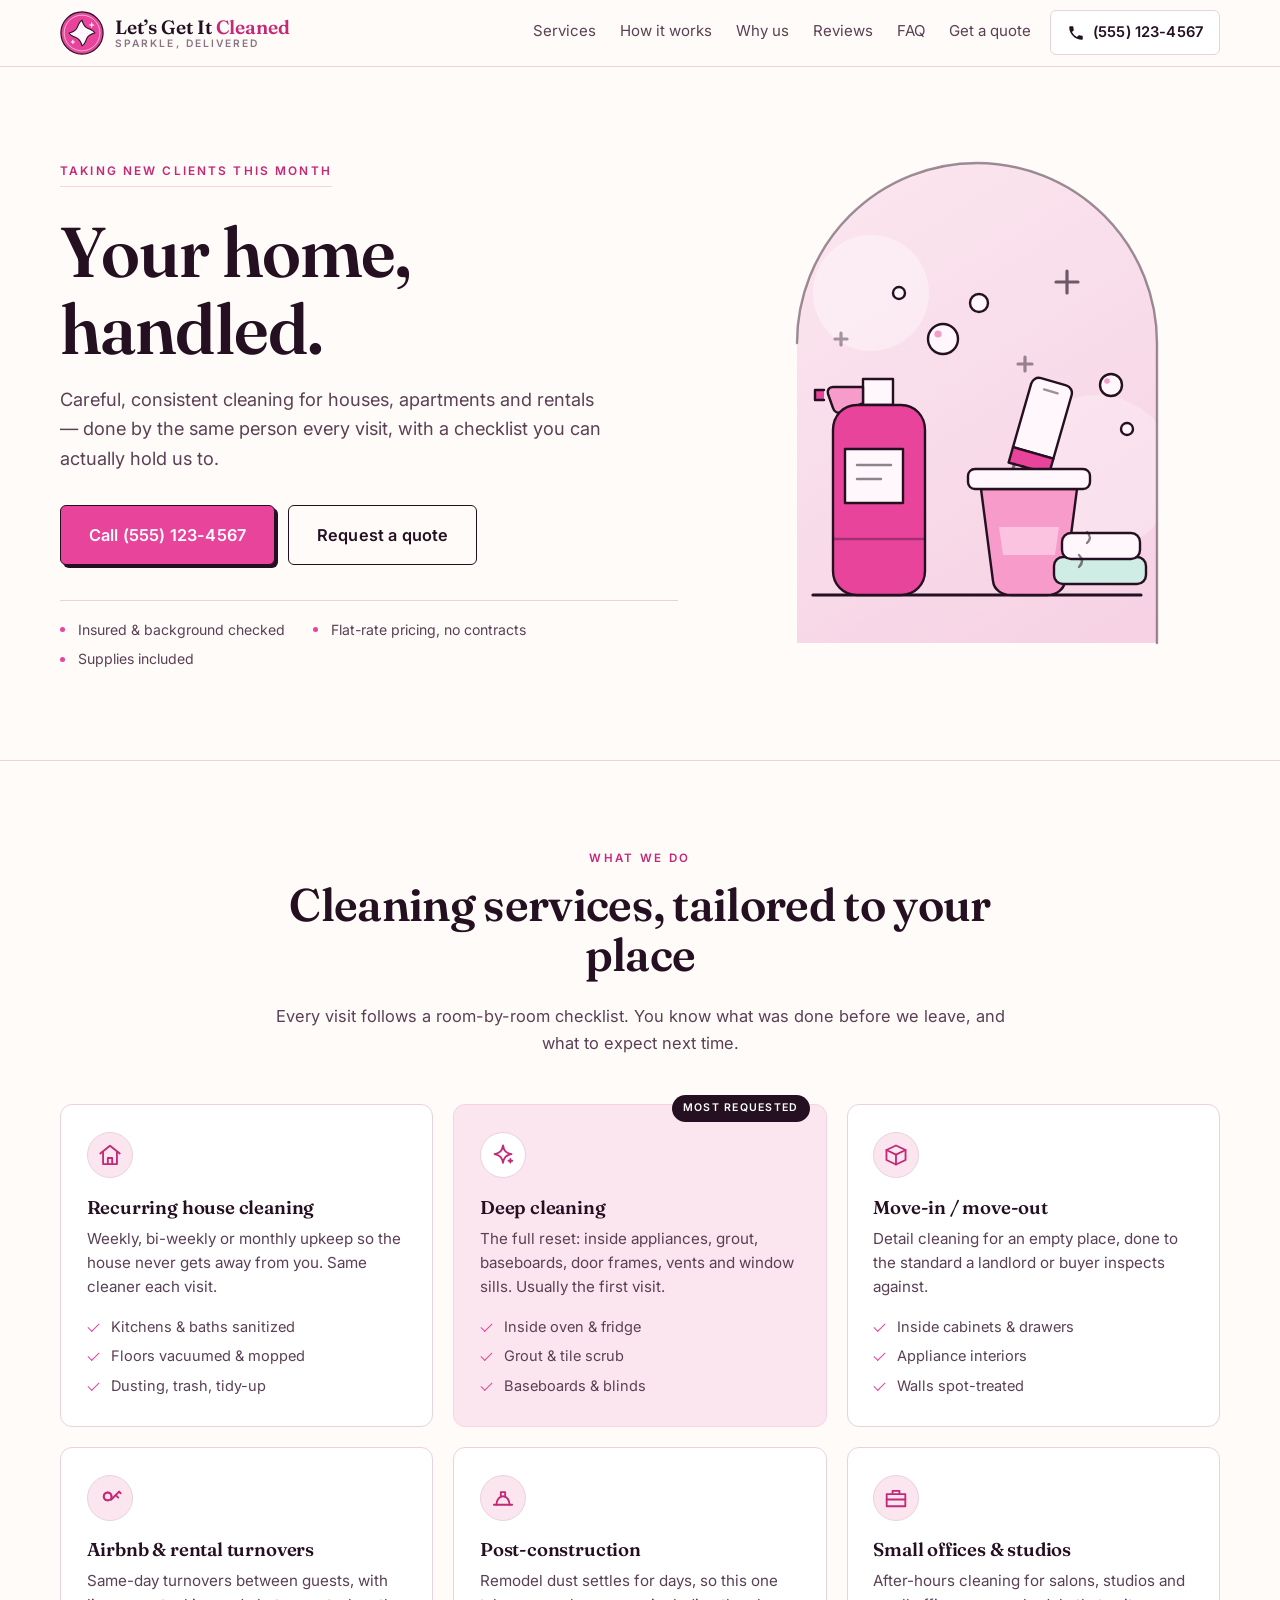
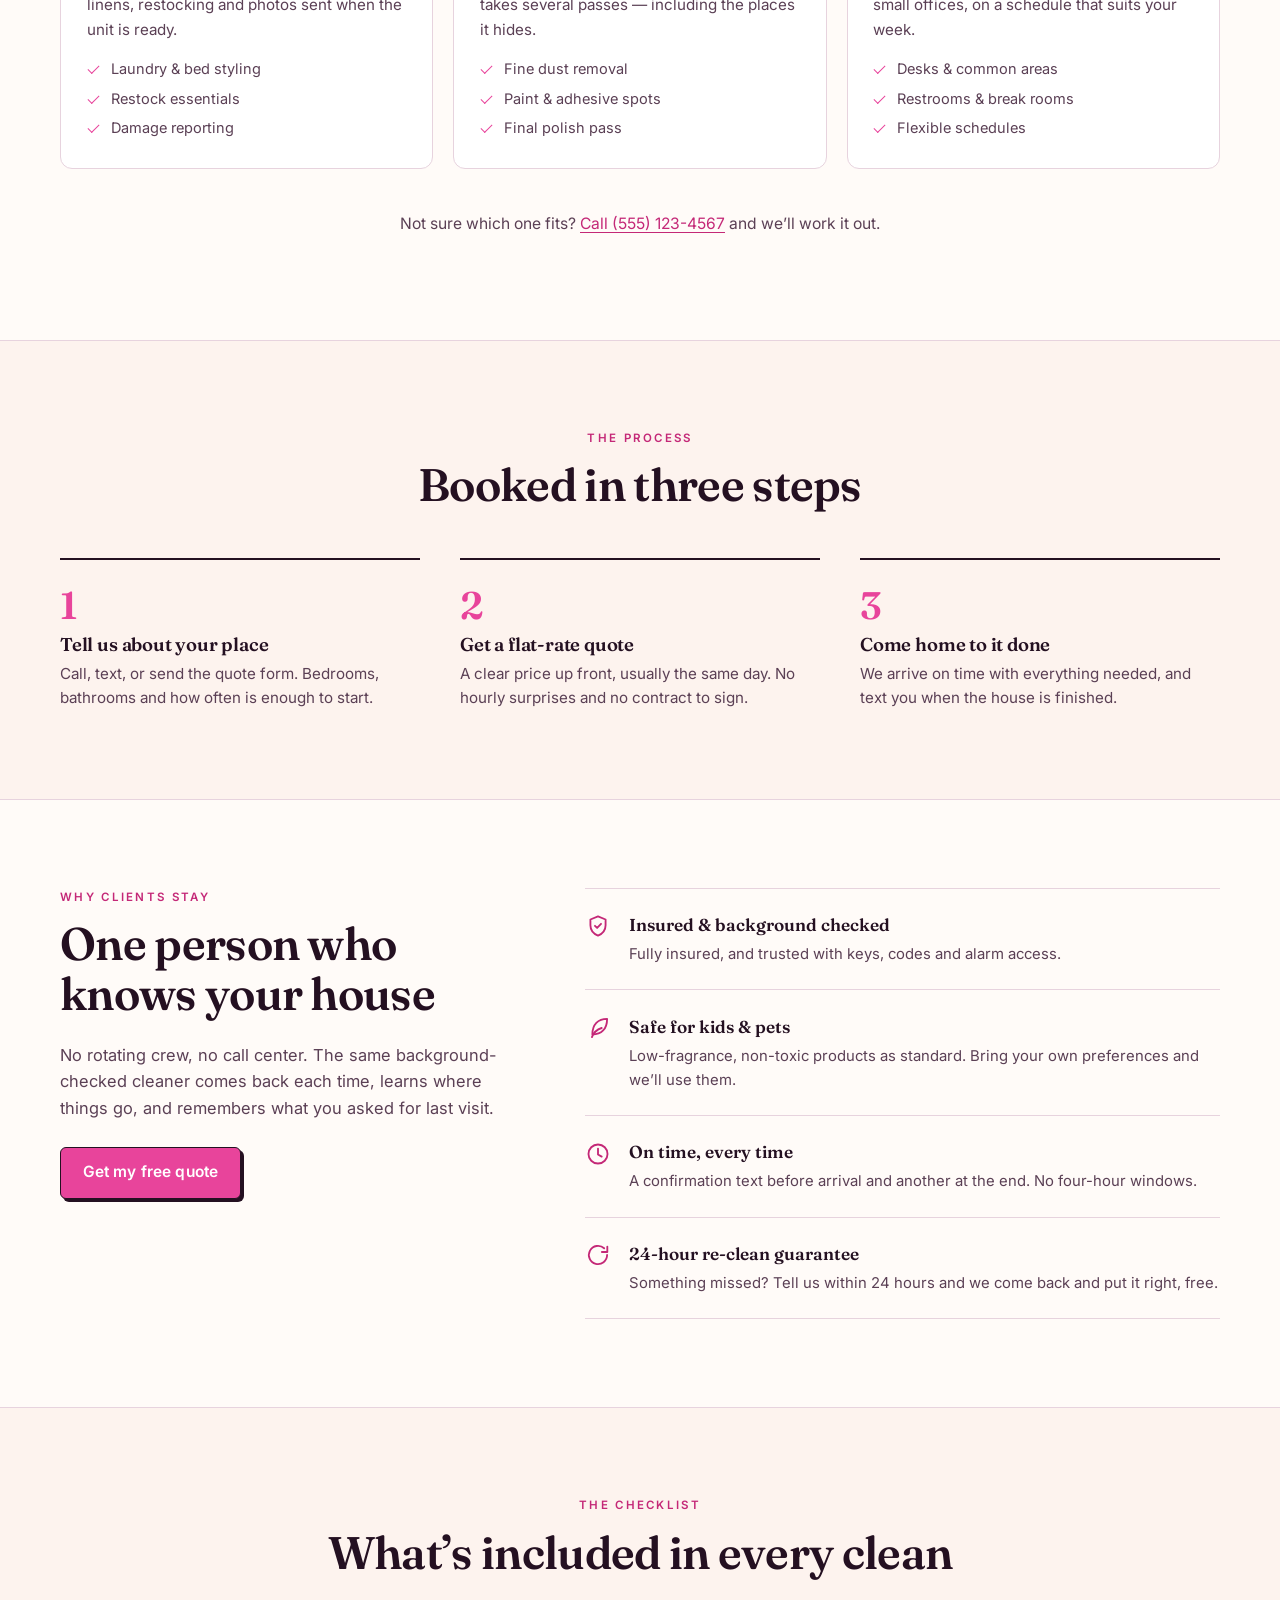
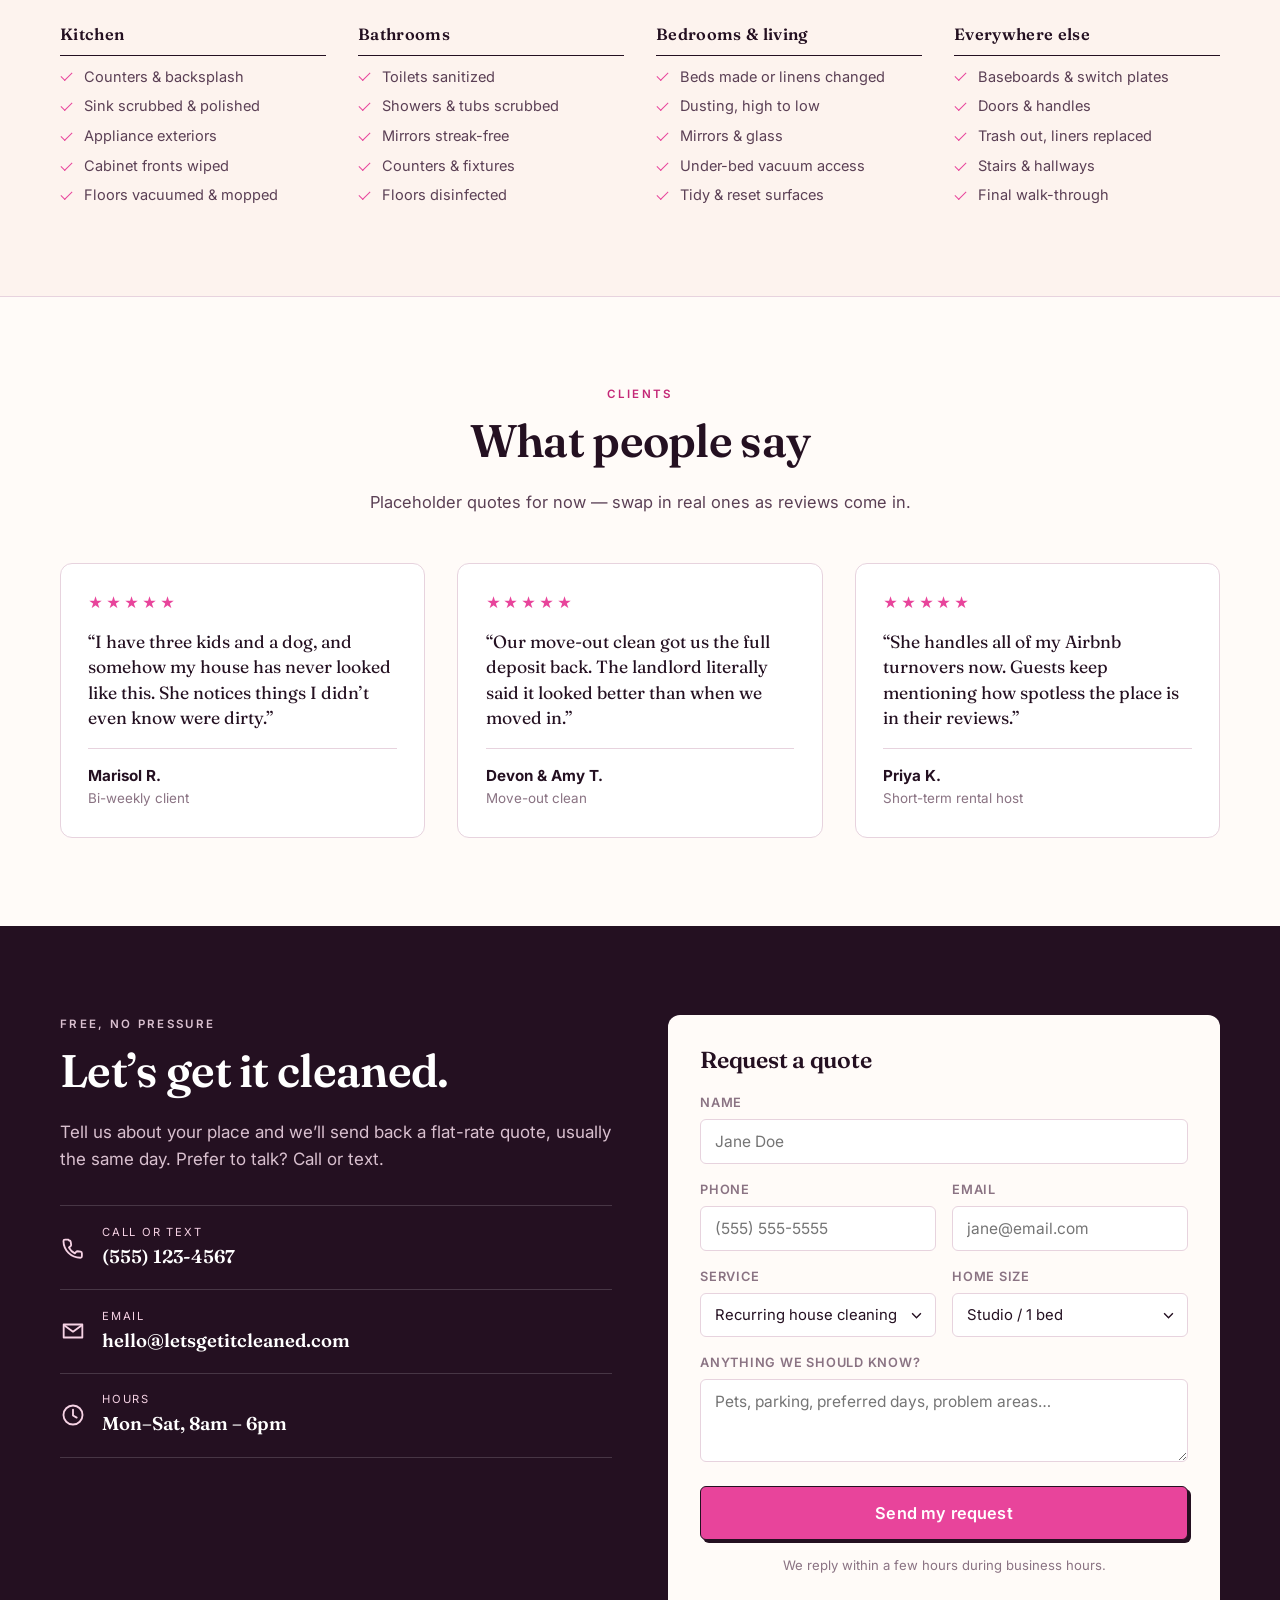
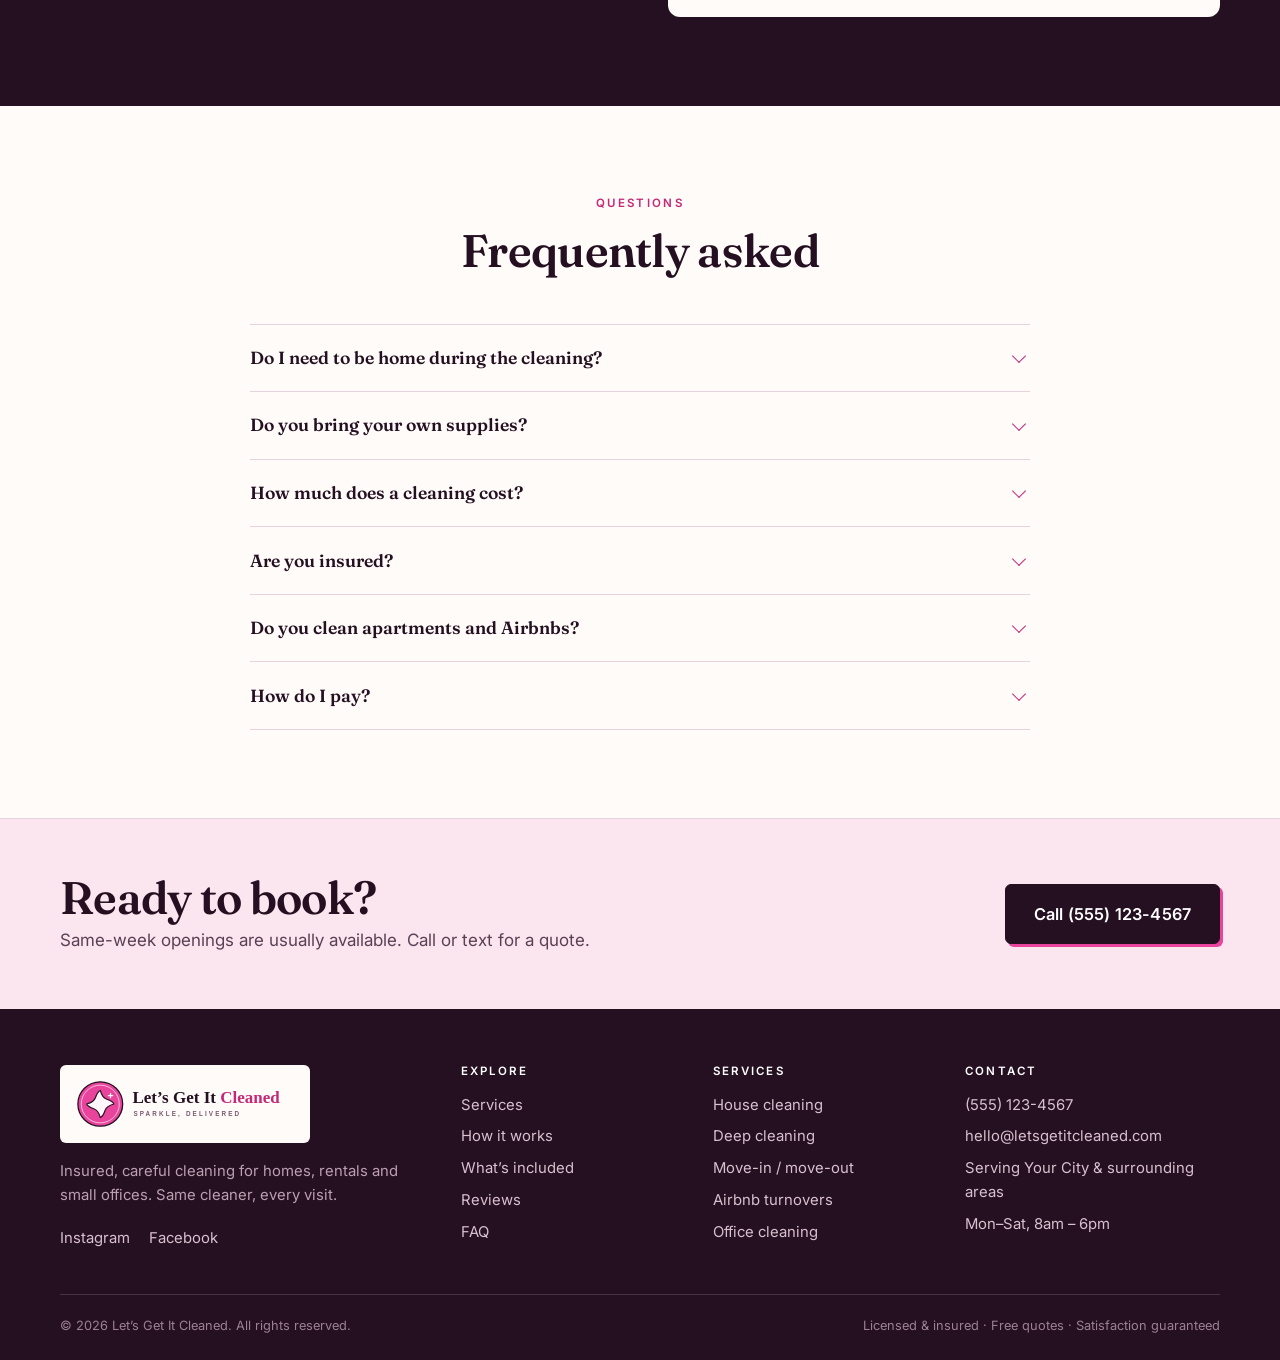
==== commit 73c589ef: "Restore "Sparkle, delivered" tagline Use it as the brand tagline in the header and in the wordmark l" ====
--- a/index.html
+++ b/index.html
@@ -122,7 +122,7 @@
       <img src="assets/logo-mark.svg" width="52" height="52" alt="" class="brand-mark">
       <span class="brand-text">
         <span class="brand-name">Let’s Get It <em>Cleaned</em></span>
-        <span class="brand-tag">Home cleaning service</span>
+        <span class="brand-tag">Sparkle, delivered</span>
       </span>
     </a>
 
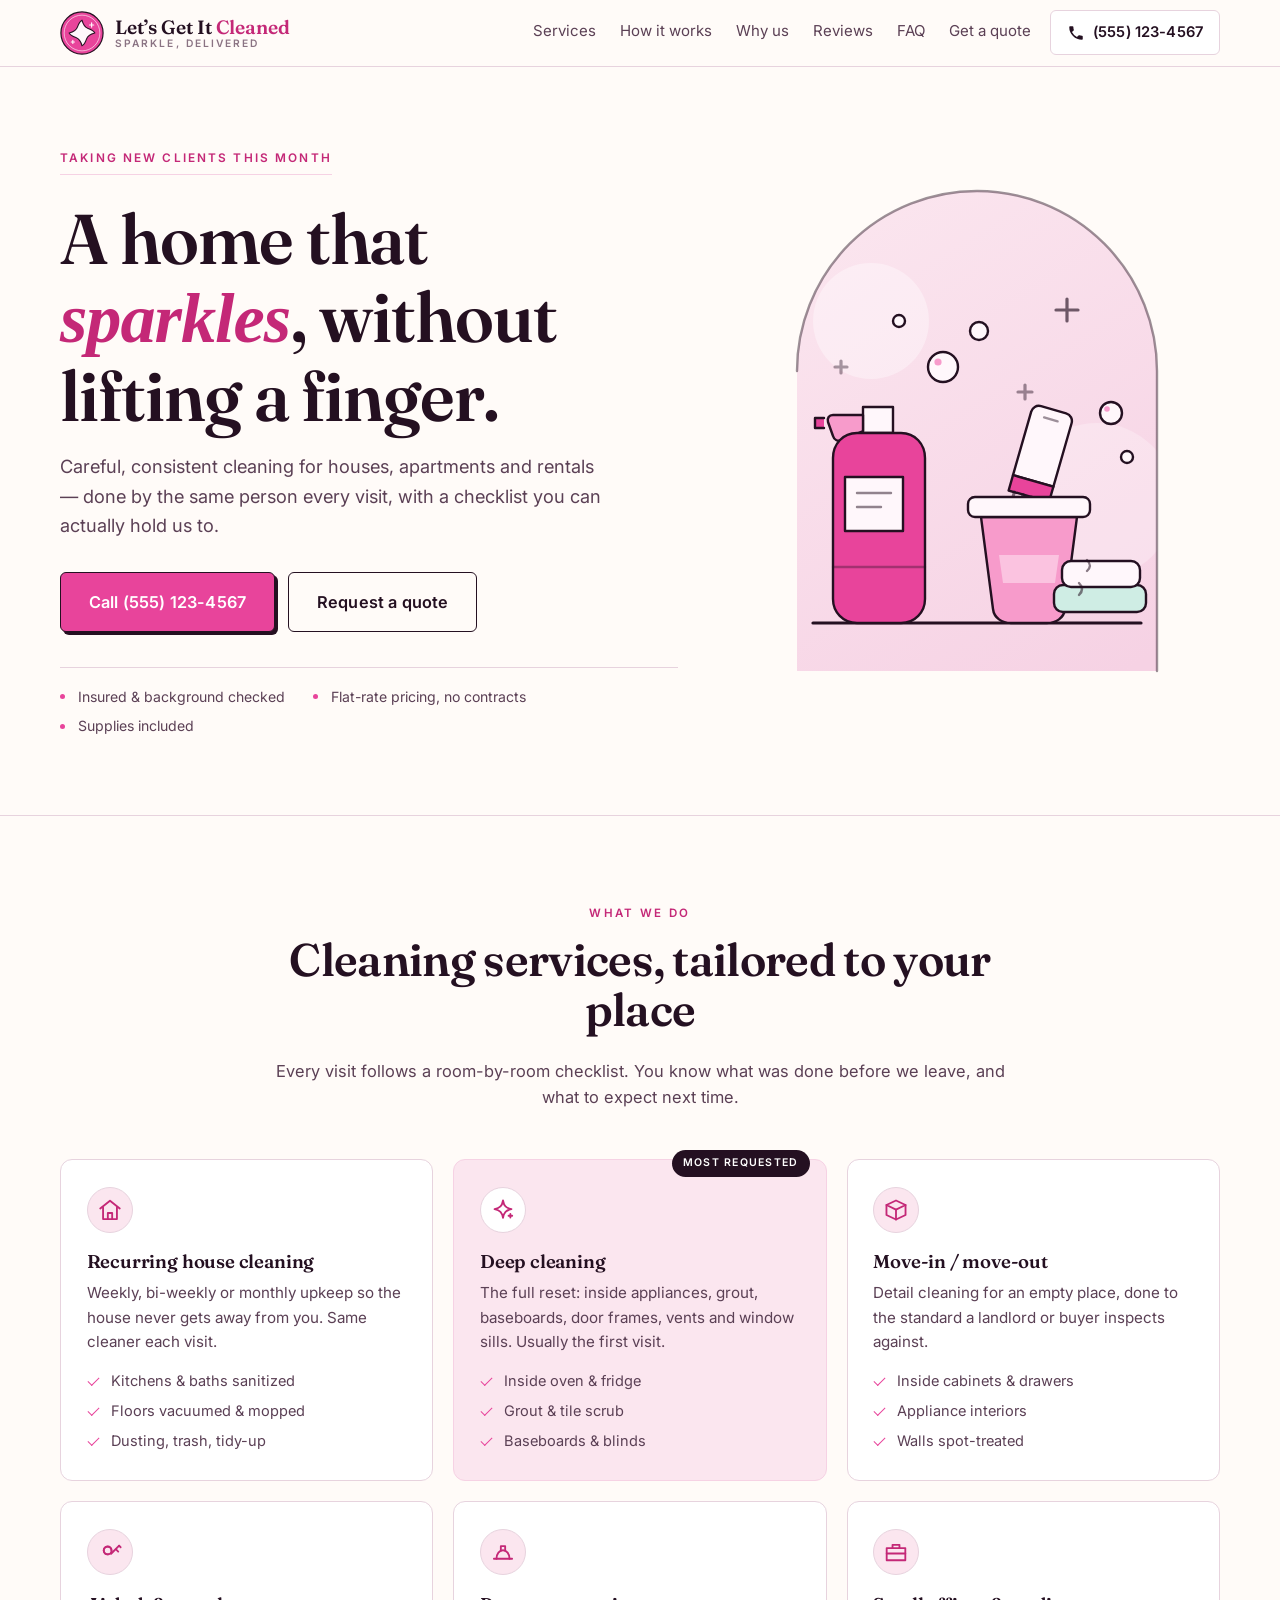
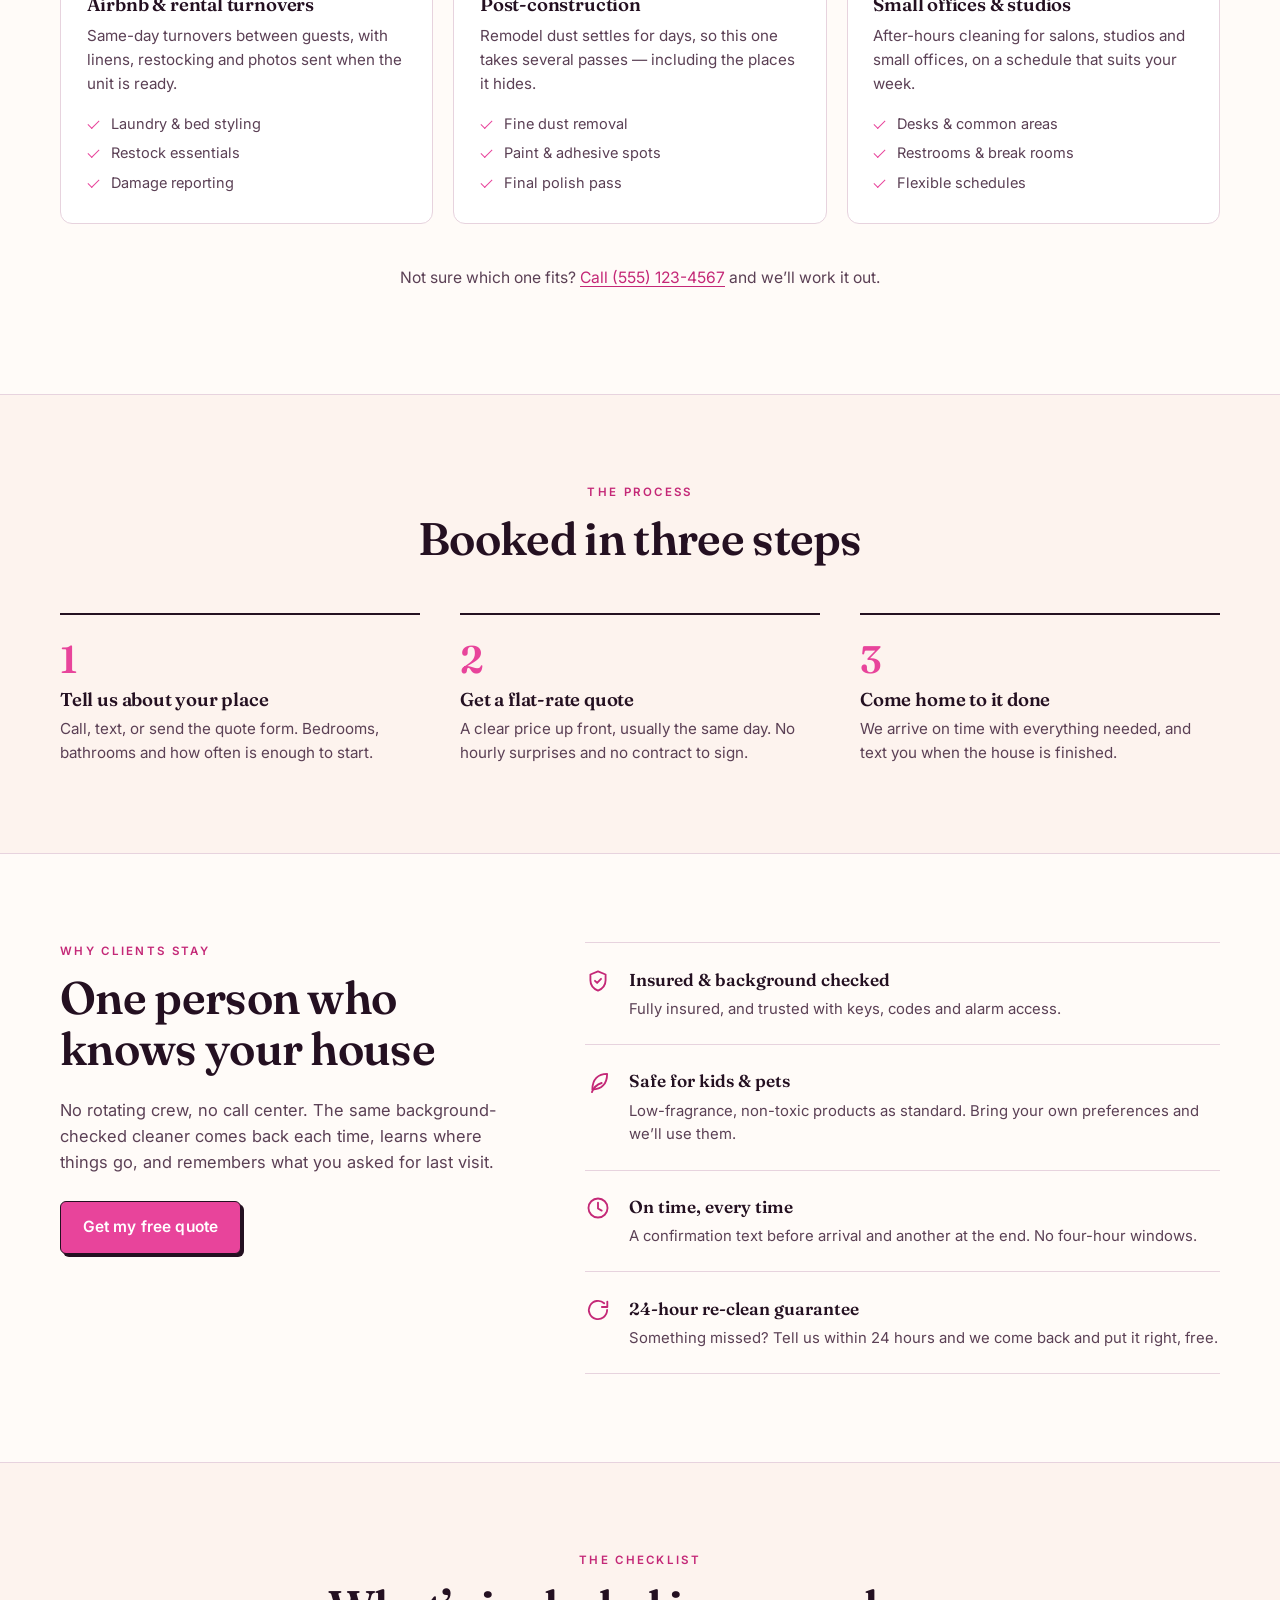
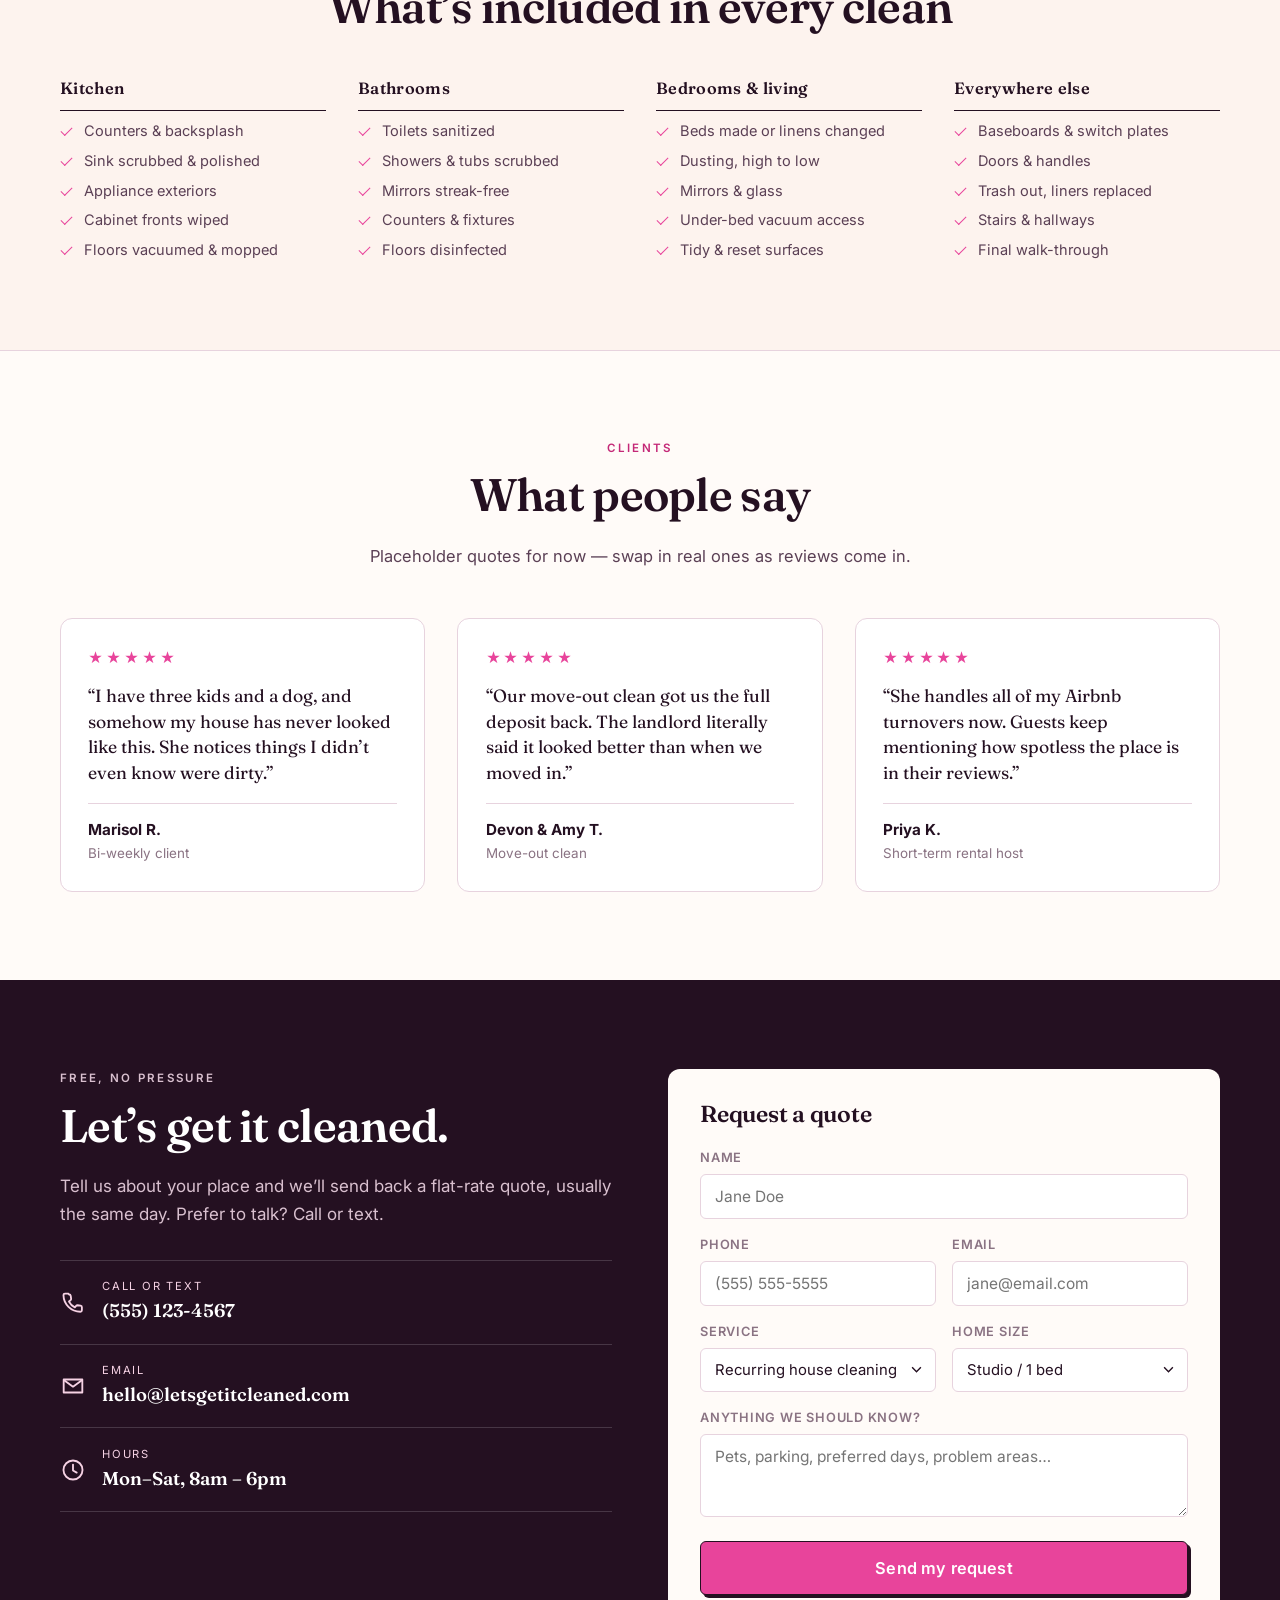
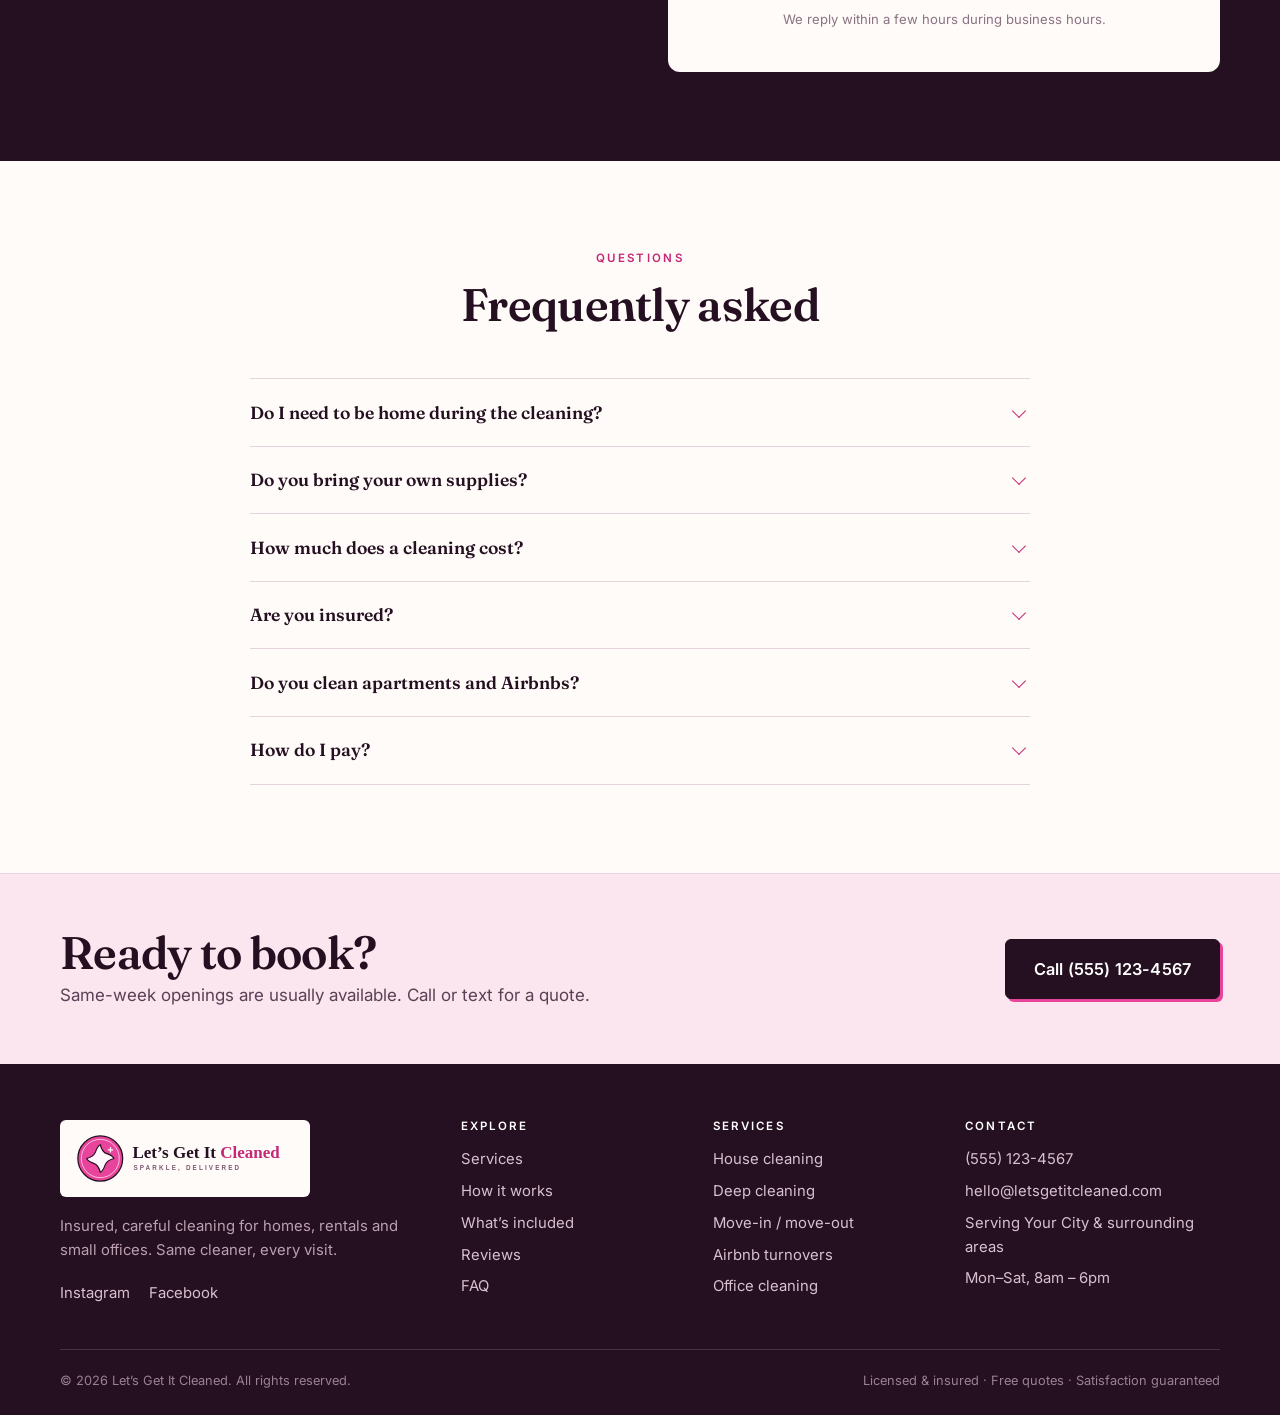
==== commit 9c61bd88: "Use "A home that sparkles, without lifting a finger." as the hero heading Restores the original head" ====
--- a/index.html
+++ b/index.html
@@ -153,7 +153,7 @@
     <div class="wrap hero-grid">
       <div class="hero-copy">
         <p class="eyebrow">Taking new clients this month</p>
-        <h1>Your home, handled.</h1>
+        <h1>A home that <span class="hl">sparkles</span>, without lifting a finger.</h1>
         <p class="lede">Careful, consistent cleaning for houses, apartments and rentals — done by the same person every visit, with a checklist you can actually hold us to.</p>
 
         <div class="hero-actions">
--- a/css/styles.css
+++ b/css/styles.css
@@ -102,6 +102,7 @@
   padding-bottom:.35rem;margin-bottom:1.6rem;
 }
 .hero h1{margin-bottom:1.1rem}
+.hl{color:var(--pink-deep);font-style:italic}
 .lede{font-size:1.14rem;color:var(--ink-2);max-width:34rem}
 .hero-actions{display:flex;flex-wrap:wrap;gap:.8rem;margin:2rem 0 2.2rem}
 .hero-trust{display:flex;flex-wrap:wrap;gap:.45rem 1.8rem;border-top:1px solid var(--line);padding-top:1.1rem}
